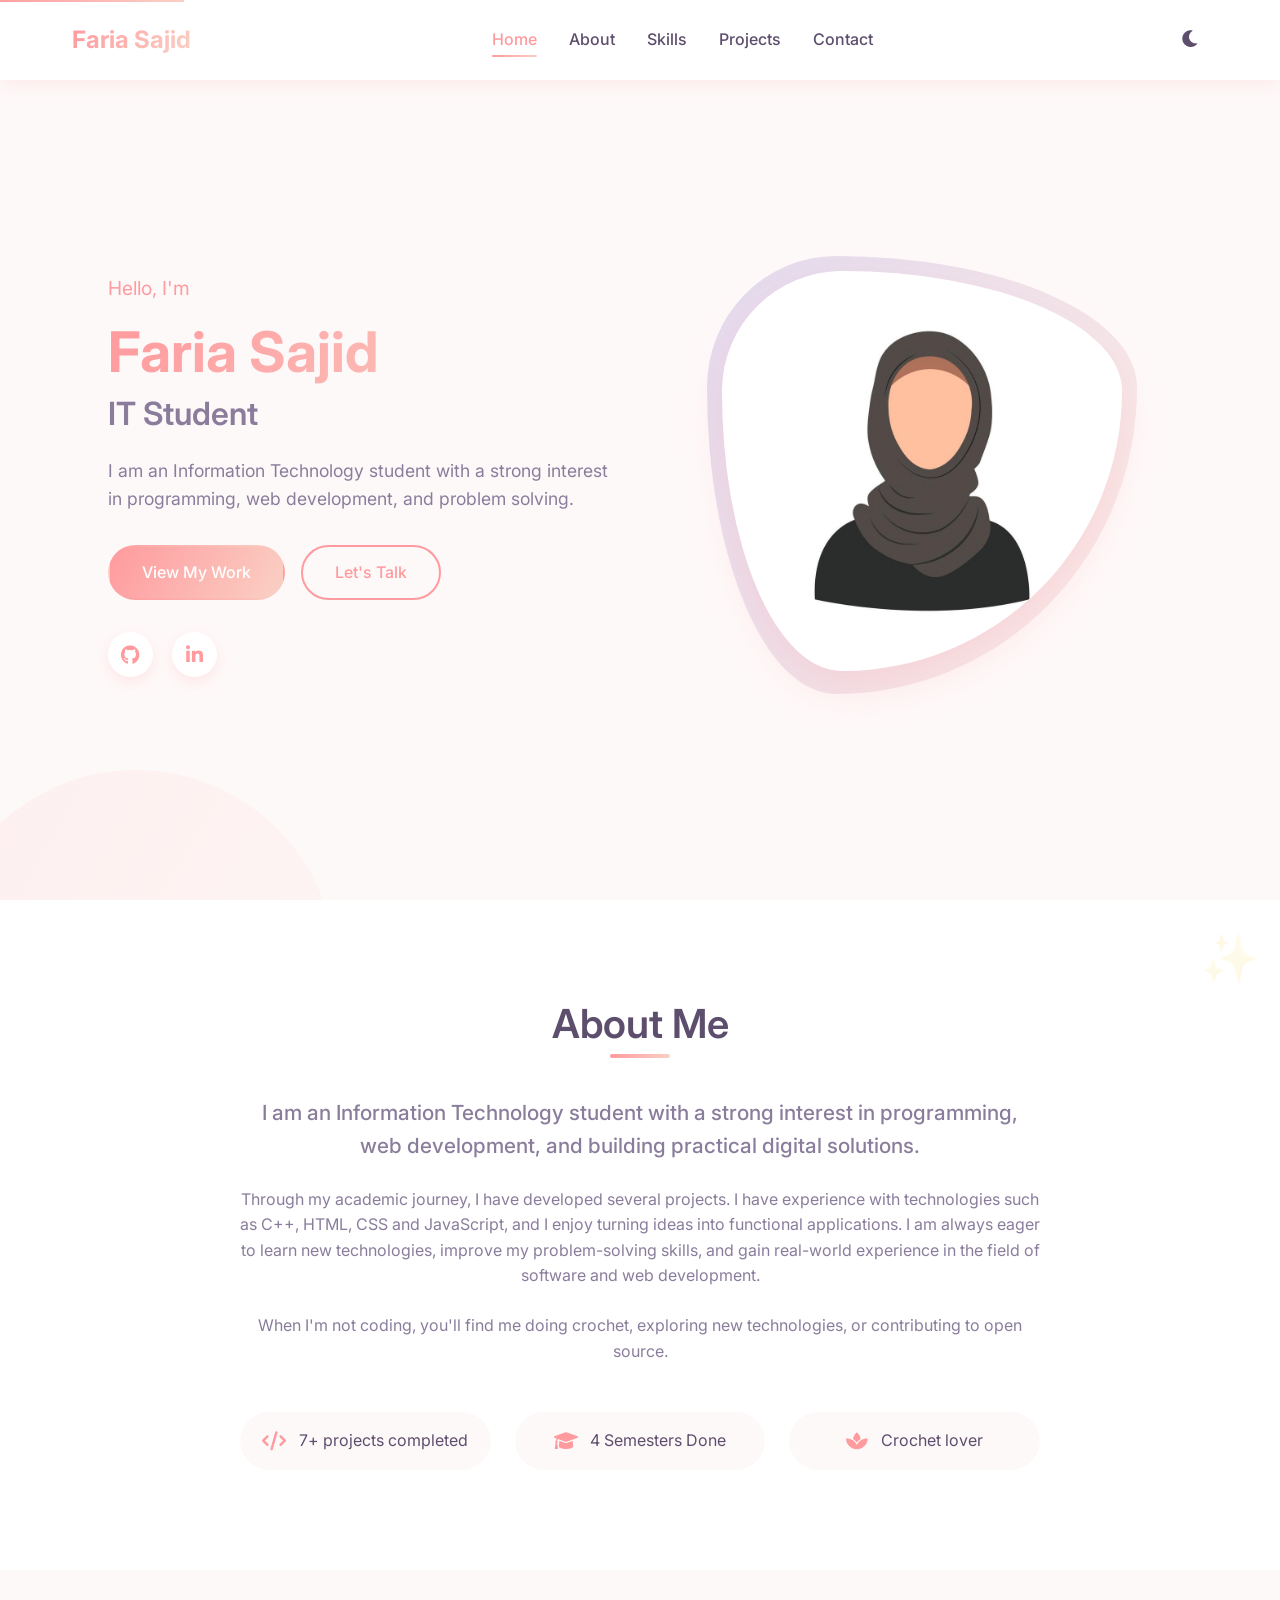
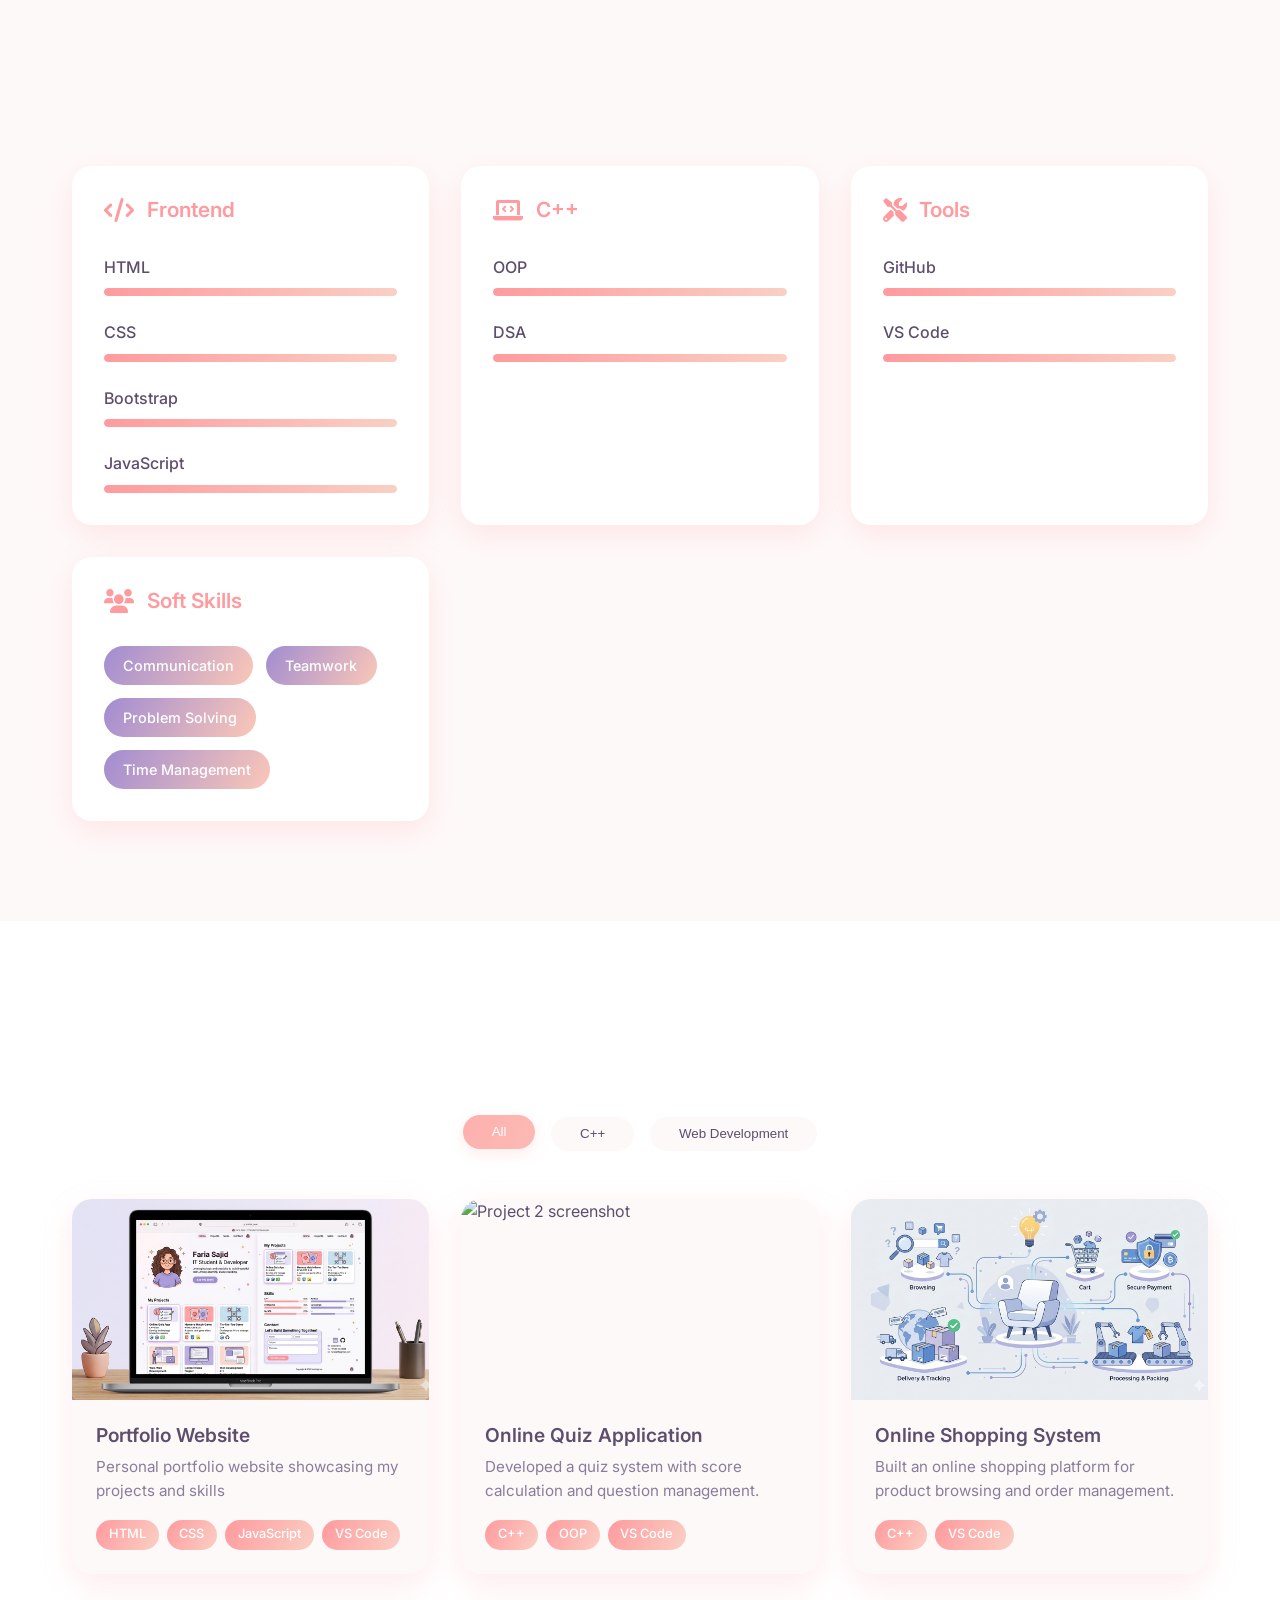
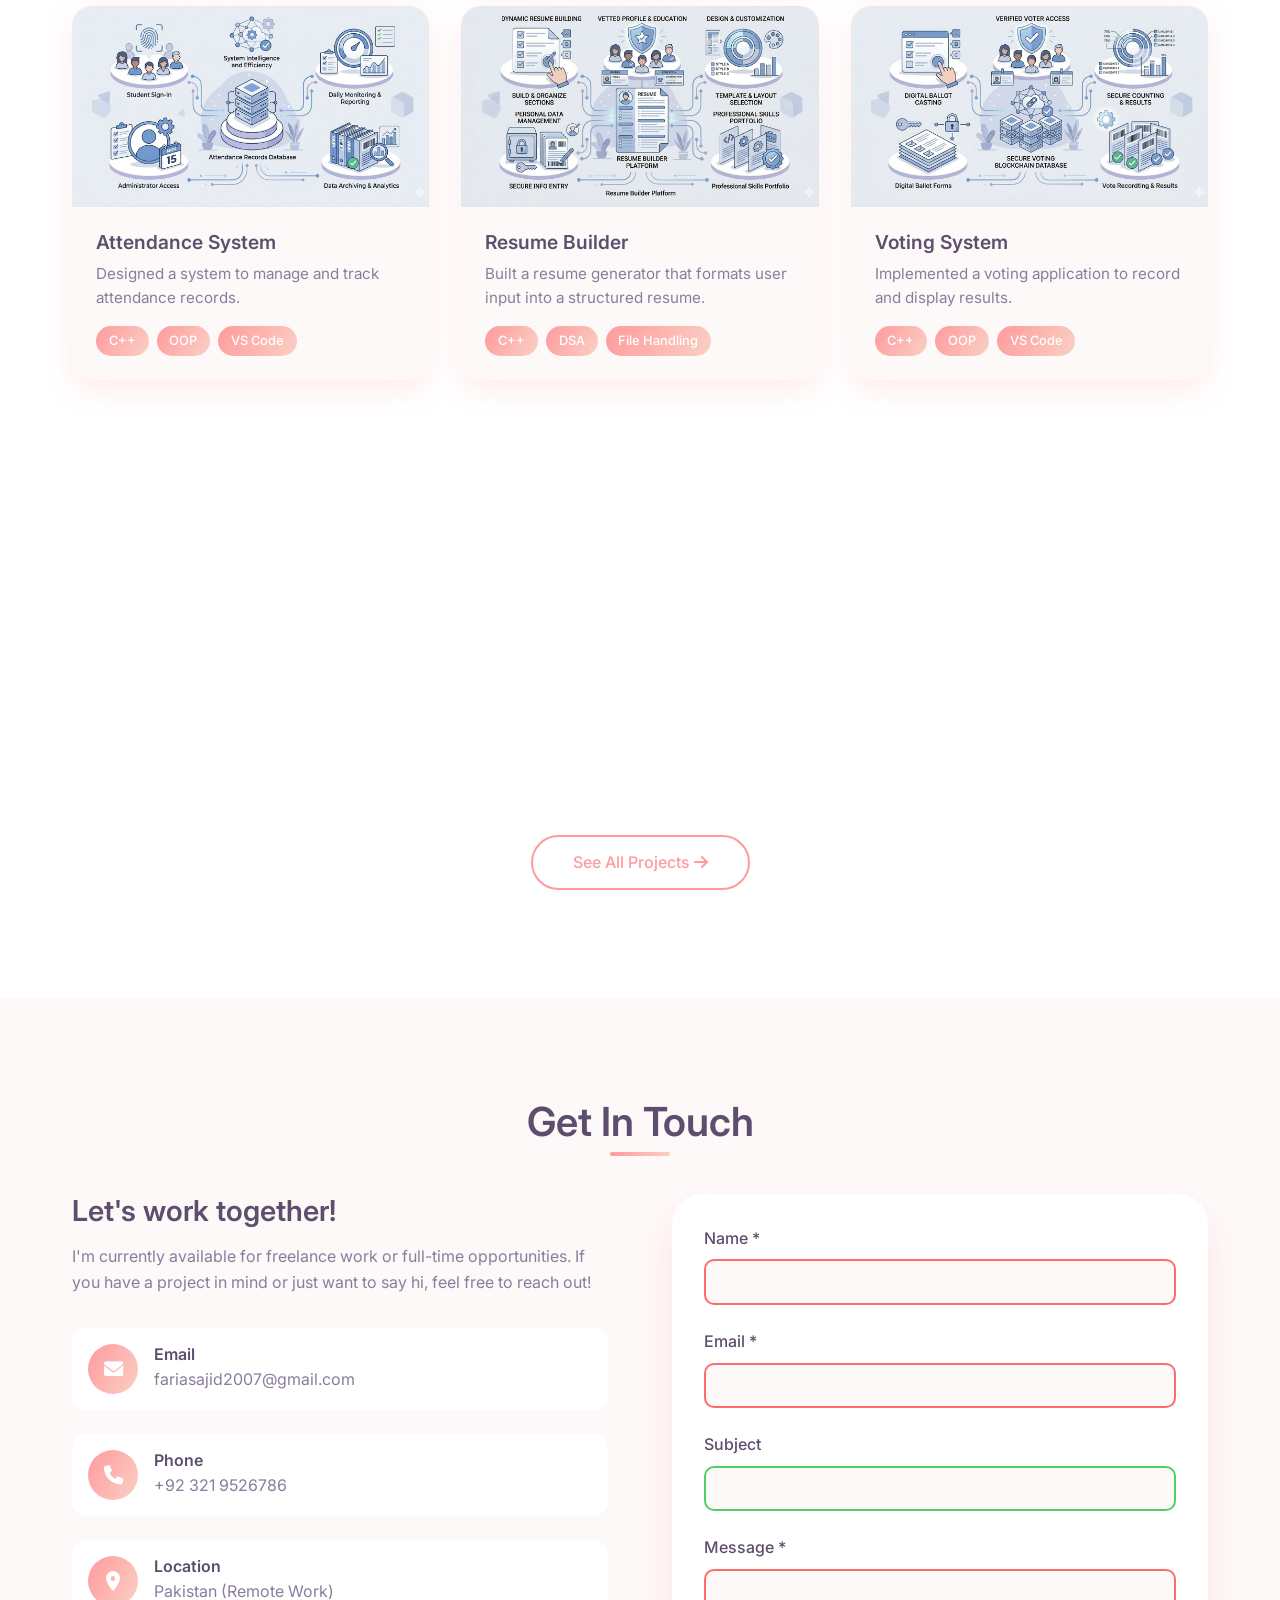
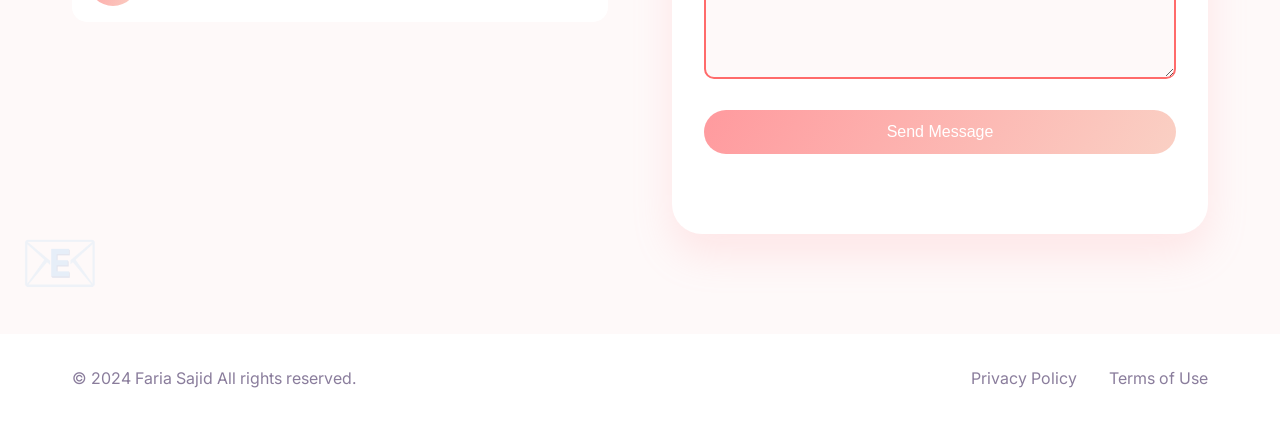
==== index.html @ b9c9af1f "Update and rename portfolio.html to index.html" ====
<!DOCTYPE html>
<html lang="en">
<head>
    <meta charset="UTF-8">
    <meta name="viewport" content="width=device-width, initial-scale=1.0">
    <title>Your Name - Portfolio</title>
    
    <!-- Meta tags for SEO -->
    <meta name="description" content="IT Student portfolio showcasing creative projects and skills">
    <meta name="keywords" content="frontend developer, web developer, portfolio, javascript, C++, OOP, DSA">
    <meta name="author" content="Faria Sajid">
    
    <!-- Open Graph tags for social sharing -->
    <meta property="og:title" content="Faria Sajid - Portfolio">
    <meta property="og:description" content="Check out my awesome projects!">
    <meta property="og:image" content="assets/preview.jpg">
    <meta property="og:url" content="fariawebsite.com">
    
    <!-- Font Awesome for icons (optional but helpful) -->
    <link rel="stylesheet" href="https://cdnjs.cloudflare.com/ajax/libs/font-awesome/6.0.0/css/all.min.css">
    
    <!-- Google Fonts -->
    <link href="https://fonts.googleapis.com/css2?family=Inter:wght@300;400;500;600;700&display=swap" rel="stylesheet">
    
    <!-- Your CSS file -->
    <link rel="stylesheet" href="portfolio.css">
</head>
<body>
    <!-- Skip to main content for accessibility -->
    <a href="#main-content" class="skip-link">Skip to main content</a>
    
    <!-- Header & Navigation -->
    <header class="header">
        <nav class="navbar container">
            <div class="logo">
                <a href="#home">
                    <span class="logo-text">Faria Sajid</span>
                </a>
            </div>
            
            <!-- Mobile menu button -->
            <button class="mobile-menu-btn" aria-label="Toggle menu" aria-expanded="false">
                <span class="hamburger"></span>
            </button>
            
            <!-- Navigation links -->
            <ul class="nav-menu" role="list">
                <li><a href="#home" class="nav-link active">Home</a></li>
                <li><a href="#about" class="nav-link">About</a></li>
                <li><a href="#skills" class="nav-link">Skills</a></li>
                <li><a href="#projects" class="nav-link">Projects</a></li>
                <li><a href="#contact" class="nav-link">Contact</a></li>
            </ul>
            
            <!-- Theme toggle button -->
            <button class="theme-toggle" aria-label="Toggle dark mode">
                <i class="fas fa-moon"></i>
            </button>
        </nav>
    </header>

    <!-- Main Content -->
    <main id="main-content">
        <!-- Hero Section -->
        <section id="home" class="hero">
            <div class="container hero-container">
                <div class="hero-content">
                    <div class="hero-text">
                        <p class="hero-greeting">Hello, I'm</p>
                        <h1 class="hero-title">
                            <span class="title-main">Faria Sajid</span>
                            <span class="title-role">IT Student</span>
                        </h1>
                        <p class="hero-description">
                            I am an Information Technology student with a strong interest in programming, web development, and problem solving. 
                        </p>
                        
                        <!-- CTA Buttons -->
                        <div class="hero-buttons">
                            <a href="#projects" class="btn btn-primary">View My Work</a>
                            <a href="#contact" class="btn btn-secondary">Let's Talk</a>
                        </div>
                        
                        <!-- Social Links -->
                        <div class="social-links">
                            <a href="https://github.com/FariaSajid" target="_blank" aria-label="GitHub">
                                <i class="fab fa-github"></i>
                            </a>
                            <a href="https://www.linkedin.com/in/faria-sajid" target="_blank" aria-label="LinkedIn">
                                <i class="fab fa-linkedin-in"></i>
                            </a>
                        </div>
                    </div>
                    
                    <!-- Hero Image -->
                    <div class="hero-image">
                        <div class="image-wrapper">
                            <!-- Replace with your photo or illustration -->
                            <img src="Profile_pic.jpg" alt="Developer illustration" class="profile-img">
                        </div>
                    </div>
                </div>
            </div>
        </section>

        <!-- About Section -->
        <section id="about" class="about">
            <div class="container">
                <h2 class="section-title">About Me</h2>
                <div class="about-content">
                    <div class="about-text">
                        <p class="about-intro">
                            I am an Information Technology student with a strong interest in programming, web development, 
                            and building practical digital solutions.
                        </p>
                        <p>
                            Through my academic journey, I have developed several projects.
                            I have experience with technologies such as C++, HTML, CSS and JavaScript, and I enjoy turning ideas into functional applications. 
                            I am always eager to learn new technologies, improve my problem-solving skills, and gain real-world experience in the field of software and web development.
                        </p>
                        <p>
                            When I'm not coding, you'll find me doing crochet, exploring new technologies, 
                            or contributing to open source.
                        </p>
                        
                        <!-- Fun facts with icons -->
                        <div class="fun-facts">
                            <div class="fact">
                                <i class="fas fa-code"></i>
                                <span>7+ projects completed</span>
                            </div>
                            <div class="fact">
                                <i class="fas fa-graduation-cap"></i>
                                <span>4 Semesters Done</span>
                            </div>
                            <div class="fact">
                                <i class="fas fa-spa"></i>
                                <span>Crochet lover</span>
                            </div>
                        </div>
                    </div>
                    
                </div>
            </div>
        </section>

        <!-- Skills Section -->
        <section id="skills" class="skills">
            <div class="container">
                <h2 class="section-title">Technical Skills</h2>
                
                <!-- Skill categories -->
                <div class="skills-grid">
                    <!-- Frontend -->
                    <div class="skill-category">
                        <h3><i class="fas fa-code"></i> Frontend</h3>
                        <div class="skill-items">
                            <div class="skill-item" data-level="90">
                                <span class="skill-name">HTML</span>
                                <div class="skill-bar">
                                    <div class="skill-progress" style="width: 0%"></div>
                                </div>
                            </div>
                            <div class="skill-item" data-level="85">
                                <span class="skill-name">CSS</span>
                                <div class="skill-bar">
                                    <div class="skill-progress" style="width: 0%"></div>
                                </div>
                            </div>
                            <div class="skill-item" data-level="85">
                                <span class="skill-name">Bootstrap</span>
                                <div class="skill-bar">
                                    <div class="skill-progress" style="width: 0%"></div>
                                </div>
                            </div>
                            <div class="skill-item" data-level="80">
                                <span class="skill-name">JavaScript</span>
                                <div class="skill-bar">
                                    <div class="skill-progress" style="width: 0%"></div>
                                </div>
                            </div>
                        </div>
                    </div>
                    
                    <div class="skill-category">
                        <h3><i class="fas fa-laptop-code"></i> C++</h3>
                        <div class="skill-items">
                            <div class="skill-item" data-level="90">
                                <span class="skill-name">OOP</span>
                                <div class="skill-bar">
                                    <div class="skill-progress" style="width: 0%"></div>
                                </div>
                            </div>
                            <div class="skill-item" data-level="85">
                                <span class="skill-name">DSA</span>
                                <div class="skill-bar">
                                    <div class="skill-progress" style="width: 0%"></div>
                                </div>
                            </div>
                        </div>
                    </div>

                    <!-- Tools -->
                    <div class="skill-category">
                        <h3><i class="fas fa-tools"></i> Tools</h3>
                        <div class="skill-items">
                            <div class="skill-item" data-level="85">
                                <span class="skill-name">GitHub</span>
                                <div class="skill-bar">
                                    <div class="skill-progress" style="width: 0%"></div>
                                </div>
                            </div>
                            <div class="skill-item" data-level="80">
                                <span class="skill-name">VS Code</span>
                                <div class="skill-bar">
                                    <div class="skill-progress" style="width: 0%"></div>
                                </div>
                            </div>
                        </div>
                    </div>
                    
                    <!-- Soft Skills (no progress bars) -->
                    <div class="skill-category soft-skills">
                        <h3><i class="fas fa-users"></i> Soft Skills</h3>
                        <div class="soft-skills-list">
                            <span class="soft-skill-tag">Communication</span>
                            <span class="soft-skill-tag">Teamwork</span>
                            <span class="soft-skill-tag">Problem Solving</span>
                            <span class="soft-skill-tag">Time Management</span>
                        </div>
                    </div>
                </div>
            </div>
        </section>

        <!-- Projects Section -->
        <section id="projects" class="projects">
            <div class="container">
                <h2 class="section-title">My Projects</h2>
                
                <!-- Filter buttons -->
                <div class="project-filters">
                    <button class="filter-btn active" data-filter="all">All</button>
                    <button class="filter-btn" data-filter="cpp">C++</button>
                    <button class="filter-btn" data-filter="web">Web Development</button>
                </div>
                
                <!-- Projects grid -->
                <div class="projects-grid">
                    <!-- Project 1 -->
                    <article class="project-card" data-category="web">
                        <div class="project-image">
                            <img src="Portfolio.pic.png" alt="Project 1 screenshot">
                            <div class="project-overlay">
                                <div class="project-links">
                                    <a href="https://fariasajid.github.io/" target="_blank" class="project-link">
                                        <i class="fas fa-external-link-alt"></i> Live
                                    </a>
                                    <a href="https://github.com/FariaSajid/fariasajid.github.io" target="_blank" class="project-link">
                                        <i class="fab fa-github"></i> Code
                                    </a>
                                </div>
                            </div>
                        </div>
                        <div class="project-info">
                            <h3>Portfolio Website</h3>
                            <p>Personal portfolio website showcasing my projects and skills</p>
                            <div class="project-tech">
                                <span>HTML</span>
                                <span>CSS</span>
                                <span>JavaScript</span>
                                <span>VS Code</span>
                            </div>
                        </div>
                    </article>
                    
                    <!-- Project 2 -->
                    <article class="project-card" data-category="cpp">
                        <div class="project-image">
                            <img src="Online_quiz_pic.png" alt="Project 2 screenshot">
                            <div class="project-overlay">
                                <div class="project-links">
                                    <a href="https://github.com/FariaSajid/CPP_Projects/blob/main/Quiz_Application.cpp" target="_blank" class="project-link">
                                        <i class="fab fa-github"></i> Code
                                    </a>
                                </div>
                            </div>
                        </div>
                        <div class="project-info">
                            <h3>Online Quiz Application</h3>
                            <p>Developed a quiz system with score calculation and question management.</p>
                            <div class="project-tech">
                                <span>C++</span>
                                <span>OOP</span>
                                <span>VS Code</span>
                            </div>
                        </div>
                    </article>
                    
                    <!-- Project 3 -->
                    <article class="project-card" data-category="cpp">
                        <div class="project-image">
                            <img src="Online_shopping-pic.png" alt="Project 3 screenshot">
                            <div class="project-overlay">
                                <div class="project-links">
                                    <a href="https://github.com/FariaSajid/CPP_Projects/blob/main/Online_Shopping_System.cpp" target="_blank" class="project-link">
                                        <i class="fab fa-github"></i> Code
                                    </a>
                                </div>
                            </div>
                        </div>
                        <div class="project-info">
                            <h3>Online Shopping System</h3>
                            <p>Built an online shopping platform for product browsing and order management.</p>
                            <div class="project-tech">
                                <span>C++</span>
                                <span>VS Code</span>
                            </div>
                        </div>
                    </article>
                    
                    <!-- Project 4 -->
                    <article class="project-card" data-category="cpp">
                        <div class="project-image">
                            <img src="Attendence_pic.png" alt="Project 4 screenshot">
                            <div class="project-overlay">
                                <div class="project-links">
                                    <a href="https://github.com/FariaSajid/CPP_Projects/blob/main/Attendance.cpp" target="_blank" class="project-link">
                                        <i class="fab fa-github"></i> Code
                                    </a>
                                </div>
                            </div>
                        </div>
                        <div class="project-info">
                            <h3>Attendance System</h3>
                            <p>Designed a system to manage and track attendance records.</p>
                            <div class="project-tech">
                                <span>C++</span>
                                <span>OOP</span>
                                <span>VS Code</span>
                            </div>
                        </div>
                    </article>

                    <!-- Project 5 -->
                    <article class="project-card" data-category="cpp">
                        <div class="project-image">
                            <img src="Resume_builder_pic.png" alt="Project 4 screenshot">
                            <div class="project-overlay">
                                <div class="project-links">
                                    <a href="https://github.com/FariaSajid/CPP_Projects/blob/main/Resume_Builder.cpp" target="_blank" class="project-link">
                                        <i class="fab fa-github"></i> Code
                                    </a>
                                </div>
                            </div>
                        </div>
                        <div class="project-info">
                            <h3>Resume Builder</h3>
                            <p>Built a resume generator that formats user input into a structured resume.</p>
                            <div class="project-tech">
                                <span>C++</span>
                                <span>DSA</span>
                                <span>File Handling</span>
                            </div>
                        </div>
                    </article>

                    <!-- Project 6 -->
                    <article class="project-card" data-category="cpp">
                        <div class="project-image">
                            <img src="Voting_pic.png" alt="Project 4 screenshot">
                            <div class="project-overlay">
                                <div class="project-links">
                                    <a href="https://github.com/FariaSajid/CPP_Projects/blob/main/Voting_System.cpp" target="_blank" class="project-link">
                                        <i class="fab fa-github"></i> Code
                                    </a>
                                </div>
                            </div>
                        </div>
                        <div class="project-info">
                            <h3>Voting System</h3>
                            <p>Implemented a voting application to record and display results.</p>
                            <div class="project-tech">
                                <span>C++</span>
                                <span>OOP</span>
                                <span>VS Code</span>
                            </div>
                        </div>
                    </article>

                    <!-- Project 7 -->
                    <article class="project-card" data-category="cpp">
                        <div class="project-image">
                            <img src="Memory_card_pic.png" alt="Project 4 screenshot">
                            <div class="project-overlay">
                                <div class="project-links">
                                    <a href="https://github.com/FariaSajid/CPP_Projects/blob/main/Memory_Card_Game.cpp" target="_blank" class="project-link">
                                        <i class="fab fa-github"></i> Code
                                    </a>
                                </div>
                            </div>
                        </div>
                        <div class="project-info">
                            <h3>Memory Card Game</h3>
                            <p>Developed a card matching game using logical and programming concepts.</p>
                            <div class="project-tech">
                                <span>C++</span>
                                <span>DSA</span>
                                <span>VS Code</span>
                            </div>
                        </div>
                    </article>

                    <!-- Project 8 -->
                    <article class="project-card" data-category="cpp">
                        <div class="project-image">
                            <img src="Rock_Paper_pic.png" alt="Project 4 screenshot">
                            <div class="project-overlay">
                                <div class="project-links">
                                    <a href="https://github.com/FariaSajid/CPP_Projects/blob/main/Rock_Paper_Scissors.cpp" target="_blank" class="project-link">
                                        <i class="fab fa-github"></i> Code
                                    </a>
                                </div>
                            </div>
                        </div>
                        <div class="project-info">
                            <h3>Rock Paper Scissors Game</h3>
                            <p>Created a simple game with player turns and win condition logic.</p>
                            <div class="project-tech">
                                <span>C++</span>
                                <span>VS Code</span>
                            </div>
                        </div>
                    </article>
                </div>
                
                <!-- View more button -->
                <div class="projects-more">
                    <a href="https://github.com/FariaSajid" class="btn btn-outline">See All Projects <i class="fas fa-arrow-right"></i></a>
                </div>
            </div>
        </section>

        <!-- Contact Section -->
        <section id="contact" class="contact">
            <div class="container">
                <h2 class="section-title">Get In Touch</h2>
                
                <div class="contact-container">
                    <!-- Contact info -->
                    <div class="contact-info">
                        <h3>Let's work together!</h3>
                        <p>I'm currently available for freelance work or full-time opportunities. If you have a project in mind or just want to say hi, feel free to reach out!</p>
                        
                        <div class="contact-details">
                            <div class="contact-item">
                                <i class="fas fa-envelope"></i>
                                <div>
                                    <h4>Email</h4>
                                    <a href="mailto:your.email@example.com">fariasajid2007@gmail.com</a>
                                </div>
                            </div>
                            
                            <div class="contact-item">
                                <i class="fas fa-phone"></i>
                                <div>
                                    <h4>Phone</h4>
                                    <a href="tel:+92 321 9526786">+92 321 9526786</a>
                                </div>
                            </div>
                            
                            <div class="contact-item">
                                <i class="fas fa-map-marker-alt"></i>
                                <div>
                                    <h4>Location</h4>
                                    <p>Pakistan (Remote Work)</p>
                                </div>
                            </div>
                        </div>
                    </div>
                    
                    <!-- Contact form -->
                    <form class="contact-form" id="contactForm" action="https://formsubmit.co/fariasajid2007@gmail.com" method="POST" novalidate>

                        <!-- Add these hidden fields -->
                        <input type="hidden" name="_next" value="https://yourportfolio.com/thanks.html">
                        <input type="hidden" name="_subject" value="✨ New message from Faria's Portfolio!">
                        <input type="hidden" name="_captcha" value="false">

                        <div class="form-group">
                            <label for="name">Name *</label>
                            <input type="text" id="name" name="name" required>
                            <span class="error-message" id="nameError"></span>
                        </div>
                        
                        <div class="form-group">
                            <label for="email">Email *</label>
                            <input type="email" id="email" name="email" required>
                            <span class="error-message" id="emailError"></span>
                        </div>
                        
                        <div class="form-group">
                            <label for="subject">Subject</label>
                            <input type="text" id="subject" name="subject">
                        </div>
                        
                        <div class="form-group">
                            <label for="message">Message *</label>
                            <textarea id="message" name="message" rows="5" required></textarea>
                            <span class="error-message" id="messageError"></span>
                        </div>
                        
                        <button type="submit" class="btn btn-primary btn-full">Send Message</button>
                        
                        <!-- Form status message -->
                        <div class="form-status" aria-live="polite"></div>
                    </form>
                </div>
            </div>
        </section>
    </main>

    <!-- Footer -->
    <footer class="footer">
        <div class="container">
            <div class="footer-content">
                <p>&copy; 2024 Faria Sajid All rights reserved.</p>
                
                <div class="footer-links">
                    <a href="#privacy">Privacy Policy</a>
                    <a href="#terms">Terms of Use</a>
                </div>
                
                <!-- Back to top button -->
                <button class="back-to-top" aria-label="Back to top">
                    <i class="fas fa-arrow-up"></i>
                </button>
            </div>
        </div>
    </footer>

    <!-- JavaScript file -->
    <script src="portfolio.js"></script>
</body>

</html>
---- portfolio.css ----
/* ---------- CSS VARIABLES (COLORS) ---------- */
:root {
    /* Main color palette - soft & cute! */
    --primary: #ff9a9e;  /* soft pink */
    --primary-dark: #f86f72;  /* darker pink */
    --secondary: #a18cd1;  /* soft lavender */
    --accent: #fbc7b7;  /* peach */
    --background: #fef9f9;  /* soft white with pink tint */
    --surface: #ffffff;  /* white */
    --text: #5d4e6d;  /* soft purple-gray */
    --text-light: #8a7d9c;  /* lighter purple-gray */
    --shadow: rgba(255, 154, 158, 0.2);  /* pink shadow */
    --gradient-1: linear-gradient(120deg, #ff9a9e 0%, #fad0c4 100%);
    --gradient-2: linear-gradient(120deg, #a18cd1 0%, #fbc7b7 100%);
    
    /* Dark mode colors */
    --dark-bg: #2a2336;
    --dark-surface: #362f44;
    --dark-text: #f0e9f0;
    --dark-text-light: #c7b9d0;
}

/* Dark mode class */
body.dark-mode {
    --background: var(--dark-bg);
    --surface: var(--dark-surface);
    --text: var(--dark-text);
    --text-light: var(--dark-text-light);
    --shadow: rgba(0, 0, 0, 0.3);
}

/* ---------- RESET & BASE STYLES ---------- */
* {
    margin: 0;
    padding: 0;
    box-sizing: border-box;
}

html {
    scroll-behavior: smooth;
    font-size: 16px;
}

body {
    font-family: 'Inter', sans-serif;
    background-color: var(--background);
    color: var(--text);
    line-height: 1.6;
    transition: background-color 0.3s ease, color 0.3s ease;
    overflow-x: hidden;
}

/* Custom scrollbar - super cute! */
::-webkit-scrollbar {
    width: 12px;
}

::-webkit-scrollbar-track {
    background: var(--background);
}

::-webkit-scrollbar-thumb {
    background: var(--gradient-1);
    border-radius: 20px;
    border: 3px solid var(--background);
}

::-webkit-scrollbar-thumb:hover {
    background: var(--primary-dark);
}

/* Selection styling */
::selection {
    background: var(--primary);
    color: white;
}

/* ---------- TYPOGRAPHY ---------- */
h1, h2, h3, h4 {
    line-height: 1.2;
    font-weight: 600;
}

.section-title {
    font-size: 2.5rem;
    text-align: center;
    margin-bottom: 3rem;
    position: relative;
    color: var(--text);
}

.section-title::after {
    content: '';
    position: absolute;
    bottom: -10px;
    left: 50%;
    transform: translateX(-50%);
    width: 60px;
    height: 4px;
    background: var(--gradient-1);
    border-radius: 10px;
    transition: width 0.3s ease;
}

.section-title:hover::after {
    width: 100px;
}

/* ---------- UTILITY CLASSES ---------- */
.container {
    max-width: 1200px;
    margin: 0 auto;
    padding: 0 2rem;
}

/* Skip link for accessibility */
.skip-link {
    position: absolute;
    top: -40px;
    left: 0;
    background: var(--gradient-1);
    color: white;
    padding: 0.5rem 1rem;
    text-decoration: none;
    z-index: 1001;
}

.skip-link:focus {
    top: 0;
}

/* ---------- HEADER & NAVIGATION ---------- */
.header {
    position: fixed;
    top: 0;
    left: 0;
    width: 100%;
    background: var(--surface);
    box-shadow: 0 2px 20px var(--shadow);
    z-index: 1000;
    transition: all 0.3s ease;
}

.header.scrolled {
    padding: 0.5rem 0;
    background: var(--surface);
    backdrop-filter: blur(10px);
    background: rgba(255, 255, 255, 0.95);
}

body.dark-mode .header.scrolled {
    background: rgba(54, 47, 68, 0.95);
}

.navbar {
    display: flex;
    justify-content: space-between;
    align-items: center;
    height: 80px;
}

/* Logo styles */
.logo a {
    text-decoration: none;
    font-size: 1.5rem;
    font-weight: 700;
}

.logo-text {
    background: var(--gradient-1);
    -webkit-background-clip: text;
    -webkit-text-fill-color: transparent;
    background-clip: text;
    position: relative;
}

.logo-text::before {
    content: '✨';
    opacity: 0;
    position: absolute;
    left: -25px;
    transition: opacity 0.3s ease;
}

.logo-text::after {
    content: '✨';
    opacity: 0;
    position: absolute;
    right: -25px;
    transition: opacity 0.3s ease;
}

.logo:hover .logo-text::before,
.logo:hover .logo-text::after {
    opacity: 1;
}

/* Navigation menu */
.nav-menu {
    display: flex;
    list-style: none;
    gap: 2rem;
}

.nav-link {
    text-decoration: none;
    color: var(--text);
    font-weight: 500;
    position: relative;
    padding: 0.5rem 0;
    transition: color 0.3s ease;
}

.nav-link::before {
    content: '';
    position: absolute;
    bottom: 0;
    left: 0;
    width: 0;
    height: 2px;
    background: var(--gradient-1);
    transition: width 0.3s ease;
    border-radius: 2px;
}

.nav-link:hover {
    color: var(--primary);
}

.nav-link:hover::before,
.nav-link.active::before {
    width: 100%;
}

.nav-link.active {
    color: var(--primary);
}

/* Theme toggle button */
.theme-toggle {
    background: none;
    border: none;
    color: var(--text);
    font-size: 1.2rem;
    cursor: pointer;
    padding: 0.5rem;
    border-radius: 50%;
    transition: all 0.3s ease;
    position: relative;
    overflow: hidden;
}

.theme-toggle::before {
    content: '';
    position: absolute;
    top: 50%;
    left: 50%;
    width: 0;
    height: 0;
    background: var(--gradient-1);
    border-radius: 50%;
    transform: translate(-50%, -50%);
    transition: width 0.3s ease, height 0.3s ease;
    z-index: -1;
}

.theme-toggle:hover {
    color: white;
}

.theme-toggle:hover::before {
    width: 40px;
    height: 40px;
}

/* Mobile menu button */
.mobile-menu-btn {
    display: none;
    background: none;
    border: none;
    cursor: pointer;
    padding: 0.5rem;
    z-index: 1001;
}

.hamburger {
    display: block;
    width: 25px;
    height: 3px;
    background: var(--text);
    position: relative;
    transition: all 0.3s ease;
}

.hamburger::before,
.hamburger::after {
    content: '';
    position: absolute;
    width: 25px;
    height: 3px;
    background: var(--text);
    transition: all 0.3s ease;
}

.hamburger::before {
    top: -8px;
}

.hamburger::after {
    bottom: -8px;
}

.mobile-menu-btn.active .hamburger {
    background: transparent;
}

.mobile-menu-btn.active .hamburger::before {
    transform: rotate(45deg);
    top: 0;
}

.mobile-menu-btn.active .hamburger::after {
    transform: rotate(-45deg);
    bottom: 0;
}

/* ---------- HERO SECTION ---------- */
.hero {
    min-height: 100vh;
    display: flex;
    align-items: center;
    padding: 100px 0 50px;
    position: relative;
    overflow: hidden;
}

/* Animated background */
.hero::before {
    content: '';
    position: absolute;
    top: -50%;
    right: -10%;
    width: 500px;
    height: 500px;
    background: var(--gradient-2);
    border-radius: 50%;
    opacity: 0.1;
    animation: float 20s infinite;
}

.hero::after {
    content: '';
    position: absolute;
    bottom: -30%;
    left: -5%;
    width: 400px;
    height: 400px;
    background: var(--gradient-1);
    border-radius: 50%;
    opacity: 0.1;
    animation: float 15s infinite reverse;
}

@keyframes float {
    0%, 100% { transform: translate(0, 0) rotate(0deg); }
    33% { transform: translate(30px, -30px) rotate(120deg); }
    66% { transform: translate(-20px, 20px) rotate(240deg); }
}

.hero-container {
    position: relative;
    z-index: 1;
}

.hero-content {
    display: grid;
    grid-template-columns: 1fr 1fr;
    gap: 4rem;
    align-items: center;
}

/* Hero text animations */
.hero-greeting {
    font-size: 1.2rem;
    color: var(--primary);
    margin-bottom: 1rem;
    animation: slideInLeft 0.6s ease;
}

.hero-title {
    margin-bottom: 1.5rem;
    animation: slideInLeft 0.8s ease;
}

.title-main {
    display: block;
    font-size: 3.5rem;
    font-weight: 700;
    background: var(--gradient-1);
    -webkit-background-clip: text;
    -webkit-text-fill-color: transparent;
    background-clip: text;
}

.title-role {
    display: block;
    font-size: 2rem;
    color: var(--text-light);
    margin-top: 0.5rem;
}

.hero-description {
    font-size: 1.1rem;
    color: var(--text-light);
    margin-bottom: 2rem;
    animation: slideInLeft 1s ease;
    max-width: 500px;
}

@keyframes slideInLeft {
    from {
        opacity: 0;
        transform: translateX(-30px);
    }
    to {
        opacity: 1;
        transform: translateX(0);
    }
}

/* CTA Buttons */
.hero-buttons {
    display: flex;
    gap: 1rem;
    margin-bottom: 2rem;
    animation: slideInLeft 1.2s ease;
}

.btn {
    display: inline-block;
    padding: 0.8rem 2rem;
    border-radius: 50px;
    text-decoration: none;
    font-weight: 500;
    transition: all 0.3s ease;
    position: relative;
    overflow: hidden;
    border: 2px solid transparent;
}

.btn::before {
    content: '';
    position: absolute;
    top: 50%;
    left: 50%;
    width: 0;
    height: 0;
    border-radius: 50%;
    background: rgba(255, 255, 255, 0.3);
    transform: translate(-50%, -50%);
    transition: width 0.6s ease, height 0.6s ease;
}

.btn:hover::before {
    width: 300px;
    height: 300px;
}

.btn-primary {
    background: var(--gradient-1);
    color: white;
}

.btn-primary:hover {
    transform: translateY(-3px);
    box-shadow: 0 10px 25px var(--shadow);
}

.btn-secondary {
    background: transparent;
    color: var(--primary);
    border-color: var(--primary);
}

.btn-secondary:hover {
    background: var(--primary);
    color: white;
    transform: translateY(-3px);
    box-shadow: 0 10px 25px var(--shadow);
}

/* Social links */
.social-links {
    display: flex;
    gap: 1.2rem;
    animation: slideInLeft 1.4s ease;
}

.social-links a {
    display: flex;
    align-items: center;
    justify-content: center;
    width: 45px;
    height: 45px;
    border-radius: 50%;
    background: var(--surface);
    color: var(--primary);
    font-size: 1.2rem;
    text-decoration: none;
    transition: all 0.3s ease;
    position: relative;
    box-shadow: 0 5px 15px var(--shadow);
}

.social-links a:hover {
    transform: translateY(-5px) rotate(360deg);
    background: var(--gradient-1);
    color: white;
}

/* Hero image */
.hero-image {
    animation: slideInRight 1s ease;
}

@keyframes slideInRight {
    from {
        opacity: 0;
        transform: translateX(30px);
    }
    to {
        opacity: 1;
        transform: translateX(0);
    }
}

.image-wrapper {
    position: relative;
    width: 100%;
    max-width: 400px;
    margin: 0 auto;
}

.image-wrapper::before {
    content: '';
    position: absolute;
    top: -15px;
    left: -15px;
    right: -15px;
    bottom: -15px;
    background: var(--gradient-2);
    border-radius: 30% 70% 70% 30% / 30% 30% 70% 70%;
    opacity: 0.3;
    animation: morphing 10s infinite;
}

@keyframes morphing {
    0%, 100% { border-radius: 30% 70% 70% 30% / 30% 30% 70% 70%; }
    25% { border-radius: 58% 42% 75% 25% / 76% 46% 54% 24%; }
    50% { border-radius: 50% 50% 33% 67% / 55% 27% 73% 45%; }
    75% { border-radius: 33% 67% 58% 42% / 63% 68% 32% 37%; }
}

.profile-img {
    width: 100%;
    height: auto;
    border-radius: 30% 70% 70% 30% / 30% 30% 70% 70%;
    object-fit: cover;
    box-shadow: 0 20px 40px var(--shadow);
    transition: all 0.5s ease;
    position: relative;
    z-index: 1;
}

.profile-img:hover {
    transform: scale(1.02);
    border-radius: 40% 60% 60% 40% / 40% 40% 60% 60%;
}

/* ---------- ABOUT SECTION ---------- */
.about {
    padding: 100px 0;
    background: var(--surface);
    position: relative;
    overflow: hidden;
}

.about::before {
    content: '✨';
    position: absolute;
    top: 20px;
    right: 20px;
    font-size: 3rem;
    opacity: 0.1;
    animation: spin 20s linear infinite;
}

@keyframes spin {
    from { transform: rotate(0deg); }
    to { transform: rotate(360deg); }
}

.about-content {
    max-width: 800px;
    margin: 0 auto;
    text-align: center;
}

.about-text {
    position: relative;
    z-index: 1;
}

.about-intro {
    font-size: 1.3rem;
    color: var(--primary);
    margin-bottom: 1.5rem;
    font-weight: 500;
}

.about-text p {
    margin-bottom: 1.5rem;
    color: var(--text-light);
}

/* Fun facts */
.fun-facts {
    display: grid;
    grid-template-columns: repeat(auto-fit, minmax(200px, 1fr));
    gap: 1.5rem;
    margin-top: 3rem;
}

.fact {
    display: flex;
    align-items: center;
    justify-content: center;
    gap: 0.8rem;
    padding: 1rem;
    background: var(--background);
    border-radius: 50px;
    transition: all 0.3s ease;
    cursor: default;
}

.fact:hover {
    transform: translateY(-5px);
    box-shadow: 0 10px 25px var(--shadow);
    background: var(--gradient-1);
    color: white;
}

.fact:hover i {
    color: white;
}

.fact i {
    font-size: 1.2rem;
    color: var(--primary);
    transition: color 0.3s ease;
}

/* ---------- SKILLS SECTION ---------- */
.skills {
    padding: 100px 0;
    background: var(--background);
}

.skills-grid {
    display: grid;
    grid-template-columns: repeat(auto-fit, minmax(280px, 1fr));
    gap: 2rem;
}

.skill-category {
    background: var(--surface);
    padding: 2rem;
    border-radius: 20px;
    box-shadow: 0 10px 30px var(--shadow);
    transition: all 0.3s ease;
    position: relative;
    overflow: hidden;
}

.skill-category::before {
    content: '';
    position: absolute;
    top: 0;
    left: 0;
    right: 0;
    height: 4px;
    background: var(--gradient-1);
    transform: scaleX(0);
    transition: transform 0.3s ease;
}

.skill-category:hover {
    transform: translateY(-10px);
    box-shadow: 0 20px 40px var(--shadow);
}

.skill-category:hover::before {
    transform: scaleX(1);
}

.skill-category h3 {
    display: flex;
    align-items: center;
    gap: 0.8rem;
    margin-bottom: 2rem;
    color: var(--primary);
    font-size: 1.3rem;
}

.skill-category h3 i {
    font-size: 1.5rem;
}

/* Skill items */
.skill-items {
    display: flex;
    flex-direction: column;
    gap: 1.5rem;
}

.skill-item {
    width: 100%;
}

.skill-name {
    display: block;
    margin-bottom: 0.5rem;
    font-weight: 500;
}

.skill-bar {
    width: 100%;
    height: 8px;
    background: var(--background);
    border-radius: 10px;
    overflow: hidden;
}

.skill-progress {
    height: 100%;
    background: var(--gradient-1);
    border-radius: 10px;
    transition: width 1.5s ease-in-out;
    position: relative;
    animation: progressShine 2s infinite;
}

@keyframes progressShine {
    0% { opacity: 1; }
    50% { opacity: 0.8; }
    100% { opacity: 1; }
}

/* Soft skills tags */
.soft-skills-list {
    display: flex;
    flex-wrap: wrap;
    gap: 0.8rem;
}

.soft-skill-tag {
    padding: 0.5rem 1.2rem;
    background: var(--gradient-2);
    color: white;
    border-radius: 50px;
    font-size: 0.9rem;
    font-weight: 500;
    transition: all 0.3s ease;
    cursor: default;
}

.soft-skill-tag:hover {
    transform: scale(1.05) rotate(2deg);
    box-shadow: 0 5px 15px var(--shadow);
}

/* ---------- PROJECTS SECTION ---------- */
.projects {
    padding: 100px 0;
    background: var(--surface);
}

/* Filter buttons */
.project-filters {
    display: flex;
    justify-content: center;
    gap: 1rem;
    margin-bottom: 3rem;
    flex-wrap: wrap;
}

.filter-btn {
    padding: 0.6rem 1.8rem;
    border: none;
    background: var(--background);
    color: var(--text);
    border-radius: 50px;
    font-weight: 500;
    cursor: pointer;
    transition: all 0.3s ease;
    position: relative;
    overflow: hidden;
}

.filter-btn::before {
    content: '';
    position: absolute;
    top: 50%;
    left: 50%;
    width: 0;
    height: 0;
    border-radius: 50%;
    background: var(--gradient-1);
    transform: translate(-50%, -50%);
    transition: width 0.6s ease, height 0.6s ease;
    z-index: -1;
}

.filter-btn:hover,
.filter-btn.active {
    color: white;
    transform: translateY(-2px);
    box-shadow: 0 5px 15px var(--shadow);
}

.filter-btn:hover::before,
.filter-btn.active::before {
    width: 300px;
    height: 300px;
}

/* Projects grid */
.projects-grid {
    display: grid;
    grid-template-columns: repeat(auto-fill, minmax(320px, 1fr));
    gap: 2rem;
}

.project-card {
    background: var(--background);
    border-radius: 20px;
    overflow: hidden;
    box-shadow: 0 10px 30px var(--shadow);
    transition: all 0.3s ease;
    position: relative;
    animation: cardAppear 0.6s ease;
}

@keyframes cardAppear {
    from {
        opacity: 0;
        transform: translateY(20px);
    }
    to {
        opacity: 1;
        transform: translateY(0);
    }
}

.project-card:hover {
    transform: translateY(-15px) rotate(1deg);
    box-shadow: 0 30px 40px var(--shadow);
}

.project-image {
    position: relative;
    overflow: hidden;
    aspect-ratio: 16/9;
}

.project-image img {
    width: 100%;
    height: 100%;
    object-fit: cover;
    transition: transform 0.5s ease;
}

.project-card:hover .project-image img {
    transform: scale(1.1);
}

.project-overlay {
    position: absolute;
    top: 0;
    left: 0;
    right: 0;
    bottom: 0;
    background: rgba(255, 154, 158, 0.9);
    display: flex;
    align-items: center;
    justify-content: center;
    opacity: 0;
    transition: all 0.3s ease;
    backdrop-filter: blur(5px);
}

.project-card:hover .project-overlay {
    opacity: 1;
}

.project-links {
    display: flex;
    gap: 1rem;
    transform: translateY(20px);
    transition: transform 0.3s ease;
}

.project-card:hover .project-links {
    transform: translateY(0);
}

.project-link {
    padding: 0.8rem 1.5rem;
    background: white;
    color: var(--primary);
    text-decoration: none;
    border-radius: 50px;
    font-weight: 500;
    display: flex;
    align-items: center;
    gap: 0.5rem;
    transition: all 0.3s ease;
}

.project-link:hover {
    background: var(--primary);
    color: white;
    transform: scale(1.05);
}

.project-info {
    padding: 1.5rem;
}

.project-info h3 {
    margin-bottom: 0.5rem;
    color: var(--text);
    font-size: 1.2rem;
}

.project-info p {
    color: var(--text-light);
    margin-bottom: 1rem;
    font-size: 0.95rem;
}

.project-tech {
    display: flex;
    flex-wrap: wrap;
    gap: 0.5rem;
}

.project-tech span {
    padding: 0.3rem 0.8rem;
    background: var(--gradient-1);
    color: white;
    border-radius: 50px;
    font-size: 0.8rem;
    font-weight: 500;
}

/* View more button */
.projects-more {
    text-align: center;
    margin-top: 3rem;
}

.btn-outline {
    background: transparent;
    color: var(--primary);
    border: 2px solid var(--primary);
    padding: 0.8rem 2.5rem;
}

.btn-outline:hover {
    background: var(--gradient-1);
    color: white;
    border-color: transparent;
}

/* ---------- CONTACT SECTION ---------- */
.contact {
    padding: 100px 0;
    background: var(--background);
    position: relative;
    overflow: hidden;
}

.contact::before {
    content: '📧';
    position: absolute;
    bottom: 20px;
    left: 20px;
    font-size: 4rem;
    opacity: 0.1;
    animation: bounce 2s infinite;
}

@keyframes bounce {
    0%, 100% { transform: translateY(0); }
    50% { transform: translateY(-20px); }
}

.contact-container {
    display: grid;
    grid-template-columns: 1fr 1fr;
    gap: 4rem;
    align-items: start;
}

/* Contact info */
.contact-info h3 {
    font-size: 1.8rem;
    margin-bottom: 1rem;
    color: var(--text);
}

.contact-info > p {
    color: var(--text-light);
    margin-bottom: 2rem;
}

.contact-details {
    display: flex;
    flex-direction: column;
    gap: 1.5rem;
}

.contact-item {
    display: flex;
    align-items: center;
    gap: 1rem;
    padding: 1rem;
    background: var(--surface);
    border-radius: 15px;
    transition: all 0.3s ease;
}

.contact-item:hover {
    transform: translateX(10px);
    box-shadow: 0 10px 25px var(--shadow);
}

.contact-item i {
    width: 50px;
    height: 50px;
    display: flex;
    align-items: center;
    justify-content: center;
    background: var(--gradient-1);
    color: white;
    border-radius: 50%;
    font-size: 1.2rem;
}

.contact-item h4 {
    margin-bottom: 0.2rem;
    color: var(--text);
}

.contact-item a,
.contact-item p {
    color: var(--text-light);
    text-decoration: none;
    transition: color 0.3s ease;
}

.contact-item a:hover {
    color: var(--primary);
}

/* Contact form */
.contact-form {
    background: var(--surface);
    padding: 2rem;
    border-radius: 30px;
    box-shadow: 0 20px 40px var(--shadow);
}

.form-group {
    margin-bottom: 1.5rem;
    position: relative;
}

.form-group label {
    display: block;
    margin-bottom: 0.5rem;
    color: var(--text);
    font-weight: 500;
}

.form-group input,
.form-group textarea {
    width: 100%;
    padding: 0.8rem 1rem;
    border: 2px solid transparent;
    background: var(--background);
    border-radius: 10px;
    font-family: inherit;
    color: var(--text);
    transition: all 0.3s ease;
}

.form-group input:focus,
.form-group textarea:focus {
    outline: none;
    border-color: var(--primary);
    box-shadow: 0 0 0 4px var(--shadow);
}

.error-message {
    color: #ff6b6b;
    font-size: 0.85rem;
    margin-top: 0.3rem;
    display: block;
}

.btn-full {
    width: 100%;
    border: none;
    cursor: pointer;
    font-size: 1rem;
}

.form-status {
    margin-top: 1rem;
    padding: 1rem;
    border-radius: 10px;
    text-align: center;
    font-weight: 500;
    opacity: 0;
    transition: opacity 0.3s ease;
}

.form-status.success {
    background: #d4edda;
    color: #155724;
    opacity: 1;
}

.form-status.error {
    background: #f8d7da;
    color: #721c24;
    opacity: 1;
}

/* ---------- FOOTER ---------- */
.footer {
    background: var(--surface);
    padding: 2rem 0;
    position: relative;
}

.footer-content {
    display: flex;
    justify-content: space-between;
    align-items: center;
    flex-wrap: wrap;
    gap: 1rem;
}

.footer p {
    color: var(--text-light);
}

.footer-links {
    display: flex;
    gap: 2rem;
}

.footer-links a {
    color: var(--text-light);
    text-decoration: none;
    transition: color 0.3s ease;
    position: relative;
}

.footer-links a::after {
    content: '';
    position: absolute;
    bottom: -5px;
    left: 0;
    width: 0;
    height: 2px;
    background: var(--gradient-1);
    transition: width 0.3s ease;
}

.footer-links a:hover {
    color: var(--primary);
}

.footer-links a:hover::after {
    width: 100%;
}

/* Back to top button */
.back-to-top {
    position: fixed;
    bottom: 30px;
    right: 30px;
    width: 50px;
    height: 50px;
    background: var(--gradient-1);
    color: white;
    border: none;
    border-radius: 50%;
    cursor: pointer;
    display: flex;
    align-items: center;
    justify-content: center;
    font-size: 1.2rem;
    transition: all 0.3s ease;
    opacity: 0;
    visibility: hidden;
    z-index: 99;
    box-shadow: 0 5px 20px var(--shadow);
}

.back-to-top.visible {
    opacity: 1;
    visibility: visible;
}

.back-to-top:hover {
    transform: translateY(-5px) scale(1.1);
    box-shadow: 0 10px 30px var(--shadow);
}

/* ---------- MEDIA QUERIES (Responsive Design) ---------- */

/* Large tablets */
@media (max-width: 1024px) {
    html {
        font-size: 15px;
    }
    
    .hero-content {
        gap: 2rem;
    }
    
    .title-main {
        font-size: 3rem;
    }
    
    .title-role {
        font-size: 1.8rem;
    }
}

/* Tablets */
@media (max-width: 768px) {
    /* Mobile menu */
    .mobile-menu-btn {
        display: block;
    }
    
    .nav-menu {
        position: fixed;
        top: 0;
        right: -100%;
        width: 70%;
        height: 100vh;
        background: var(--surface);
        flex-direction: column;
        justify-content: center;
        align-items: center;
        transition: right 0.3s ease;
        box-shadow: -5px 0 20px var(--shadow);
        z-index: 1000;
    }
    
    .nav-menu.active {
        right: 0;
    }
    
    /* Hero section */
    .hero-content {
        grid-template-columns: 1fr;
        text-align: center;
        gap: 3rem;
    }
    
    .hero-description {
        margin-left: auto;
        margin-right: auto;
    }
    
    .hero-buttons {
        justify-content: center;
    }
    
    .social-links {
        justify-content: center;
    }
    
    .image-wrapper {
        max-width: 300px;
    }
    
    /* Contact section */
    .contact-container {
        grid-template-columns: 1fr;
        gap: 3rem;
    }
    
    /* Footer */
    .footer-content {
        flex-direction: column;
        text-align: center;
    }
}

/* Mobile phones */
@media (max-width: 480px) {
    .container {
        padding: 0 1rem;
    }
    
    .section-title {
        font-size: 2rem;
    }
    
    .title-main {
        font-size: 2.5rem;
    }
    
    .title-role {
        font-size: 1.5rem;
    }
    
    .hero-buttons {
        flex-direction: column;
    }
    
    .btn {
        width: 100%;
        text-align: center;
    }
    
    .projects-grid {
        grid-template-columns: 1fr;
    }
    
    .fun-facts {
        grid-template-columns: 1fr;
    }
    
    .footer-links {
        flex-direction: column;
        gap: 1rem;
    }
    
    .back-to-top {
        bottom: 20px;
        right: 20px;
        width: 40px;
        height: 40px;
        font-size: 1rem;
    }
}

/* Small phones */
@media (max-width: 320px) {
    html {
        font-size: 14px;
    }
    
    .skill-category {
        padding: 1.5rem;
    }
    
    .project-card {
        margin: 0 -0.5rem;
    }
}

/* Print styles */
@media print {
    .header,
    .footer,
    .back-to-top,
    .theme-toggle,
    .mobile-menu-btn,
    .hero-buttons,
    .social-links,
    .contact-form {
        display: none !important;
    }
    
    body {
        background: white;
        color: black;
    }
    
    a {
        text-decoration: none;
        color: black;
    }
    
    .container {
        max-width: 100%;
        padding: 0;
    }
}

/* High contrast mode support */
@media (prefers-contrast: high) {
    :root {
        --primary: #ff0000;
        --secondary: #0000ff;
        --text: #000000;
        --background: #ffffff;
    }
}

/* Reduced motion preference */
@media (prefers-reduced-motion: reduce) {
    *,
    *::before,
    *::after {
        animation-duration: 0.01ms !important;
        animation-iteration-count: 1 !important;
        transition-duration: 0.01ms !important;
        scroll-behavior: auto !important;
    }
}

/* Loading animation for skill bars */
.skill-progress {
    width: 0;
    animation: none;
}

.skill-progress.animated {
    animation: fillBar 1.5s ease forwards;
}

@keyframes fillBar {
    from { width: 0; }
    to { width: var(--target-width); }
}

/* Hover effects for project cards */
@media (hover: hover) {
    .project-card {
        cursor: pointer;
    }
}

/* Touch device optimizations */
@media (hover: none) {
    .project-overlay {
        opacity: 1;
        background: rgba(255, 154, 158, 0.7);
    }
    
    .project-links {
        transform: translateY(0);
    }
    
    .fact:hover {
        transform: none;
    }
}
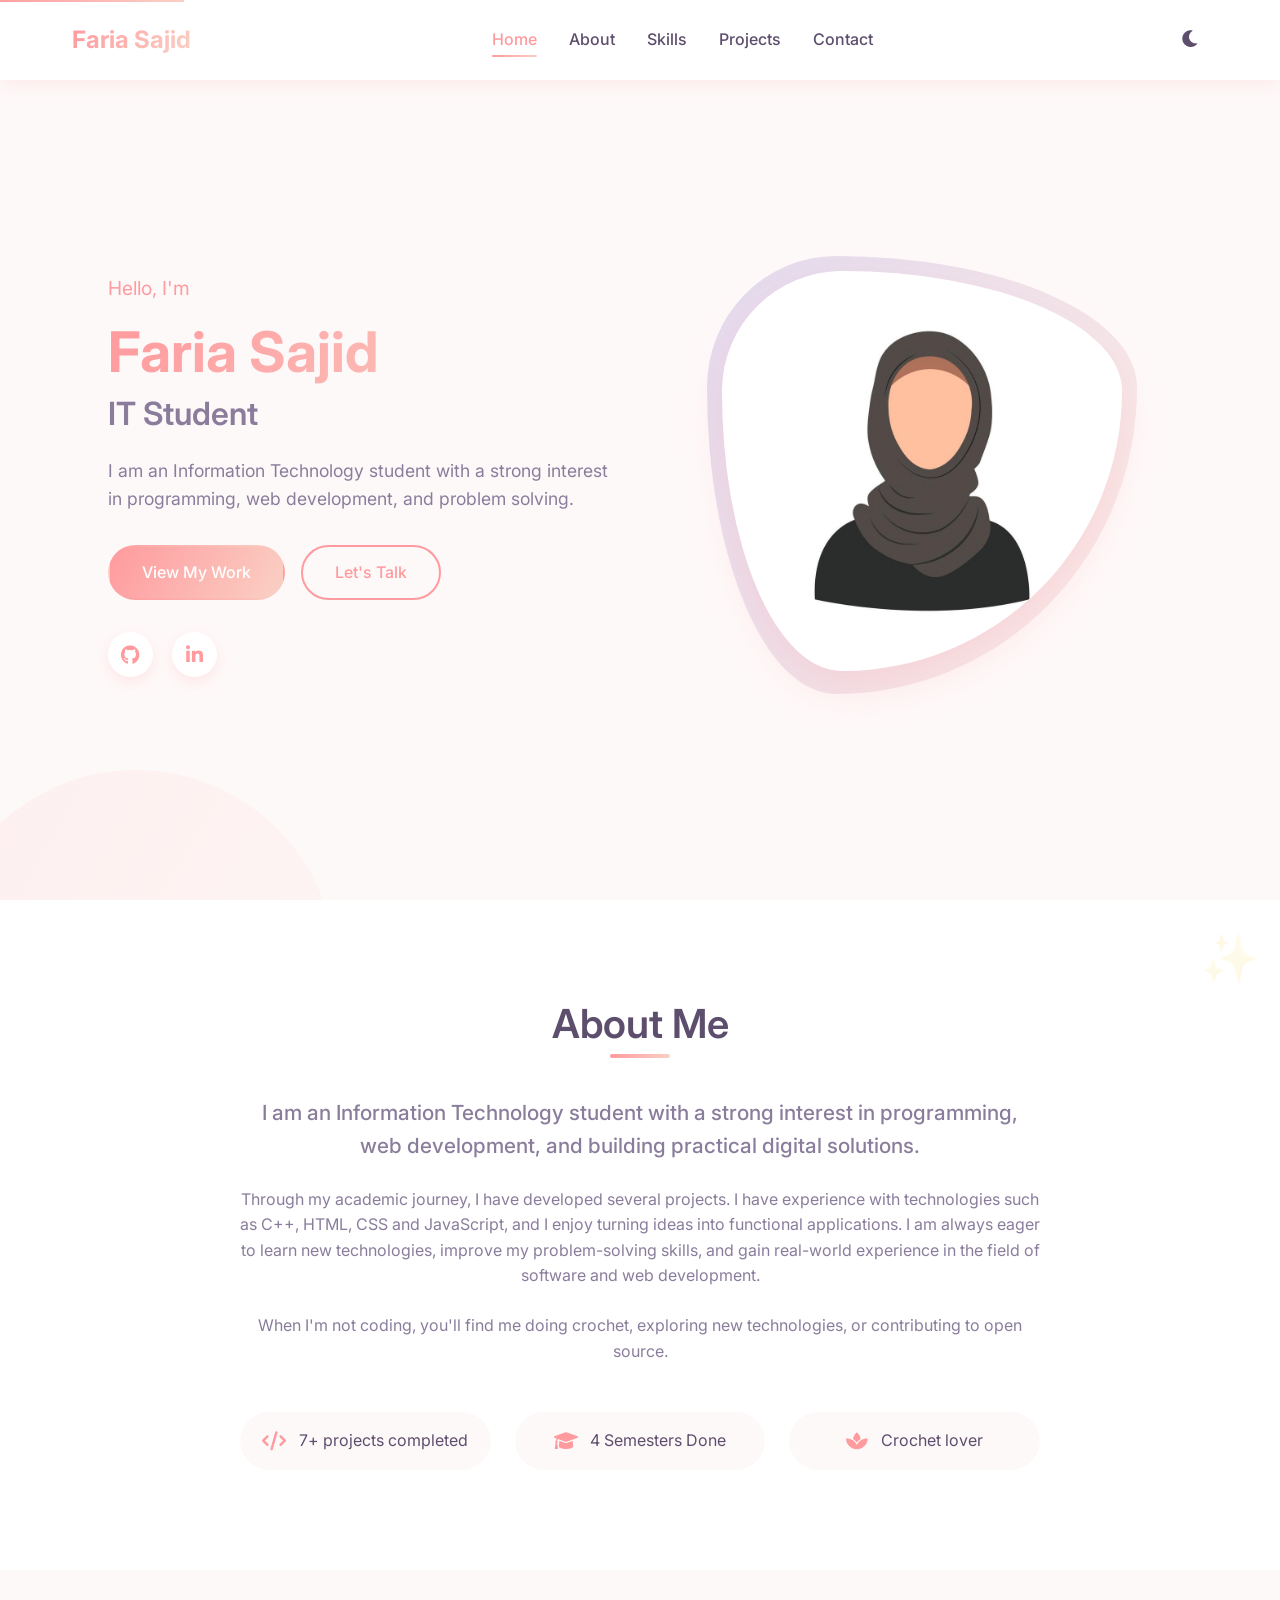
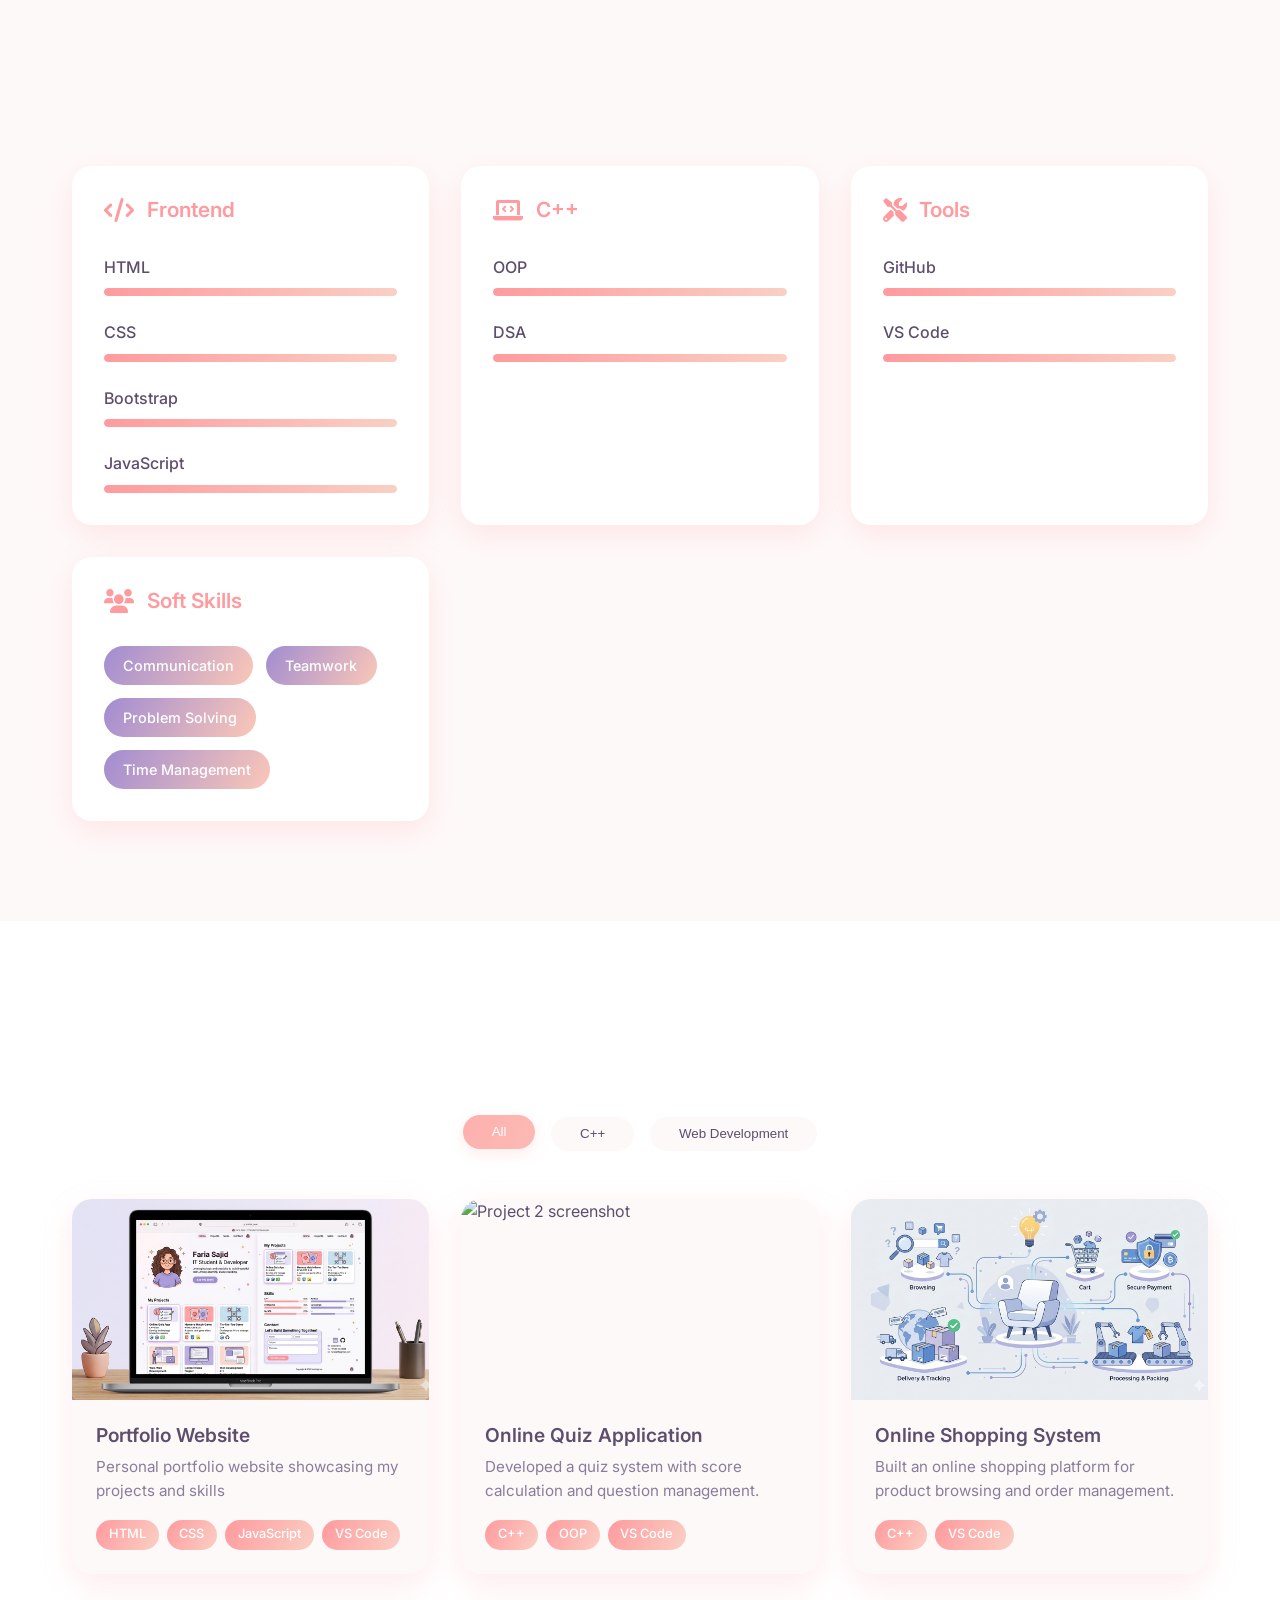
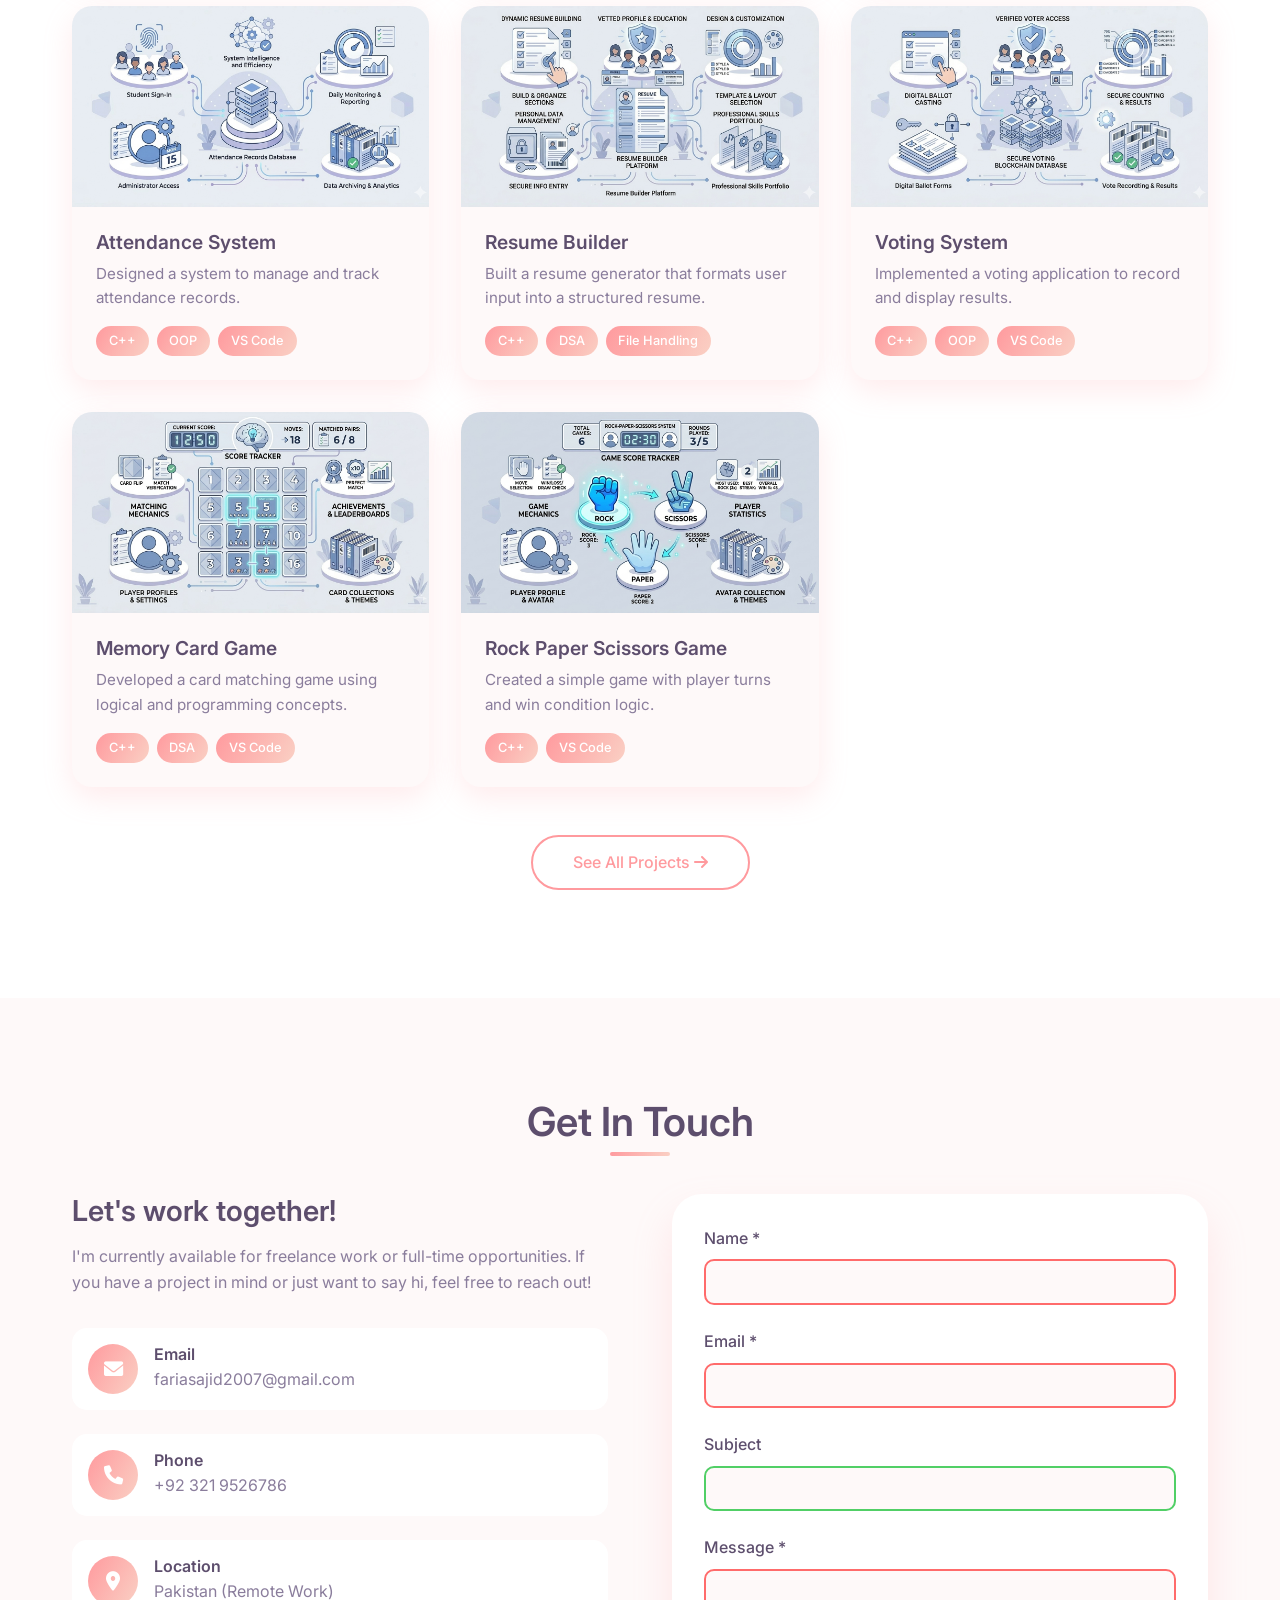
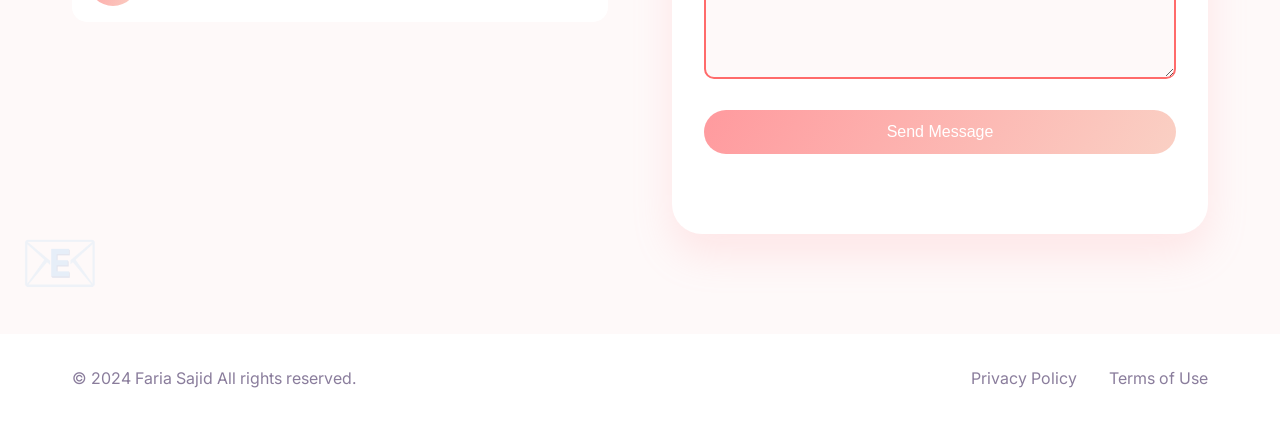
==== commit 4705fa30: "Update index.html" ====
--- a/index.html
+++ b/index.html
@@ -3,7 +3,7 @@
 <head>
     <meta charset="UTF-8">
     <meta name="viewport" content="width=device-width, initial-scale=1.0">
-    <title>Your Name - Portfolio</title>
+    <title>Faria Sajid - Portfolio</title>
     
     <!-- Meta tags for SEO -->
     <meta name="description" content="IT Student portfolio showcasing creative projects and skills">
@@ -544,3 +544,4 @@
 </body>
 
 </html>
+
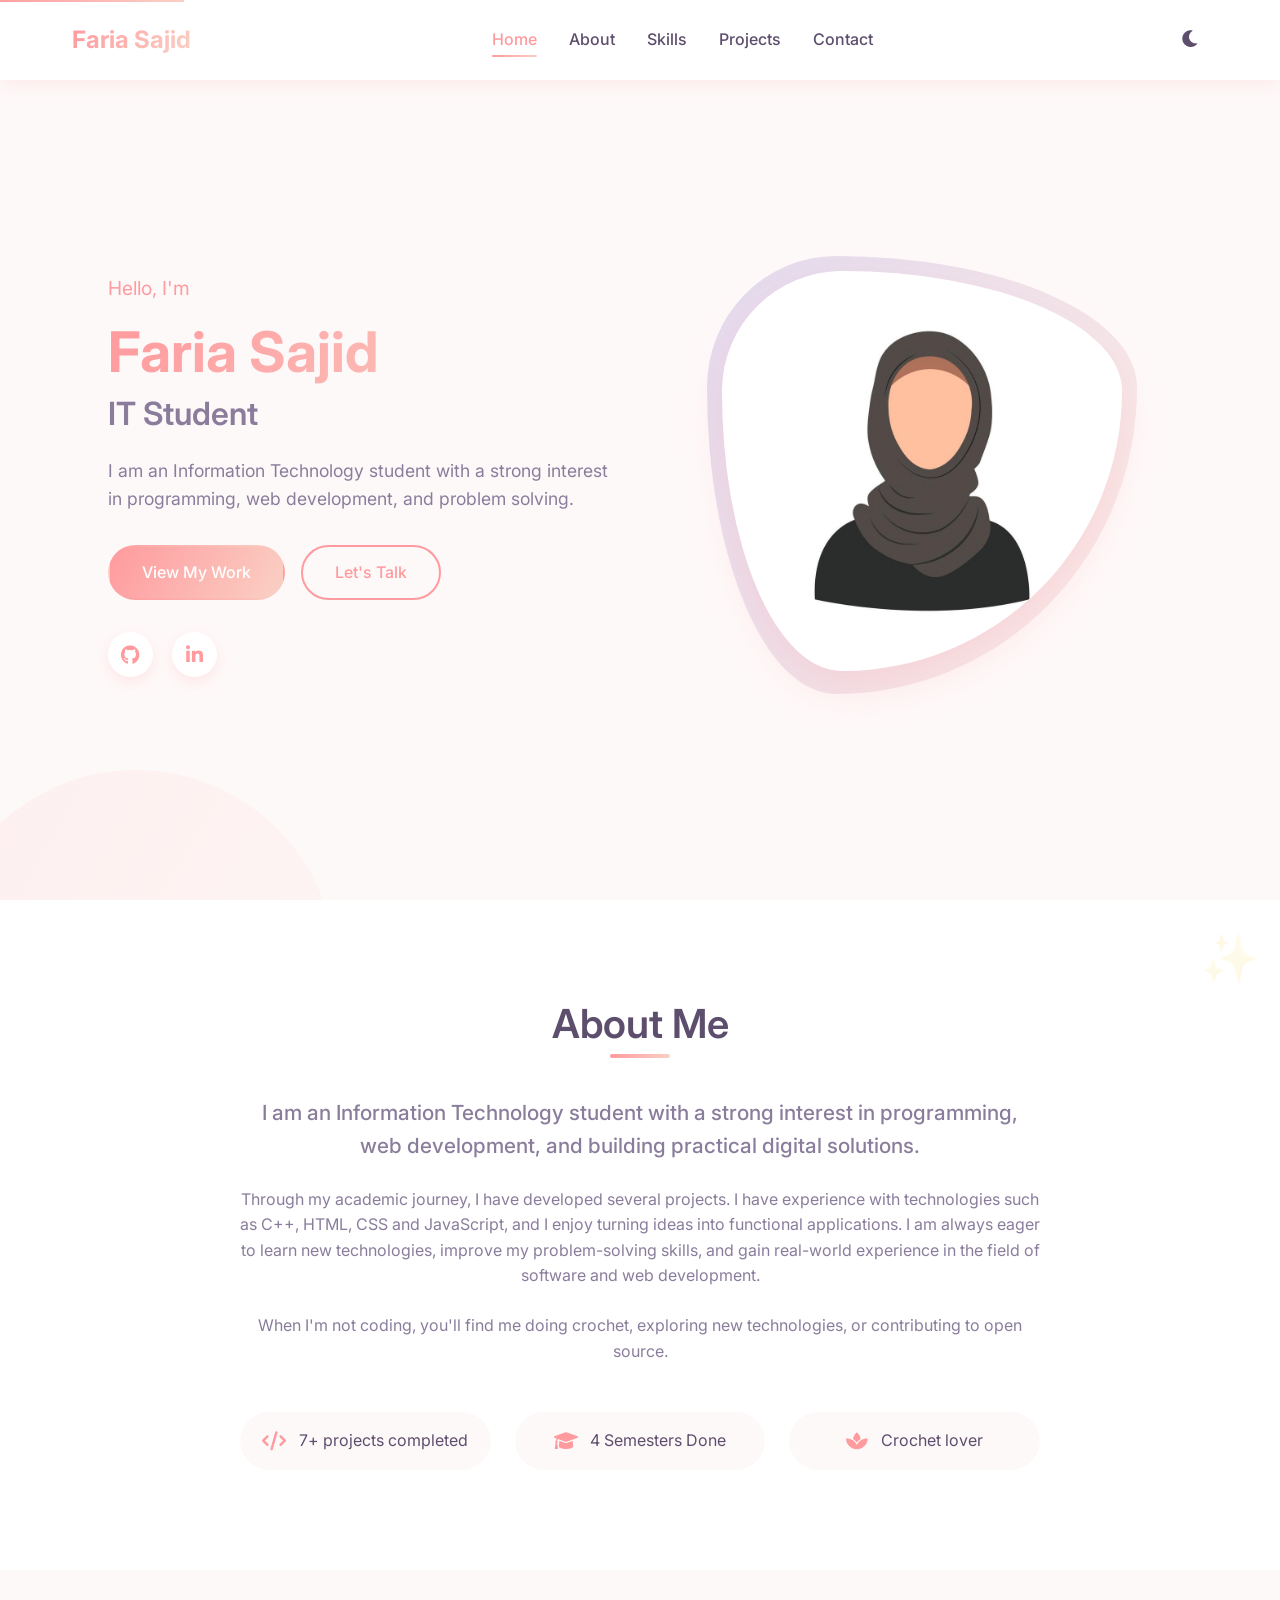
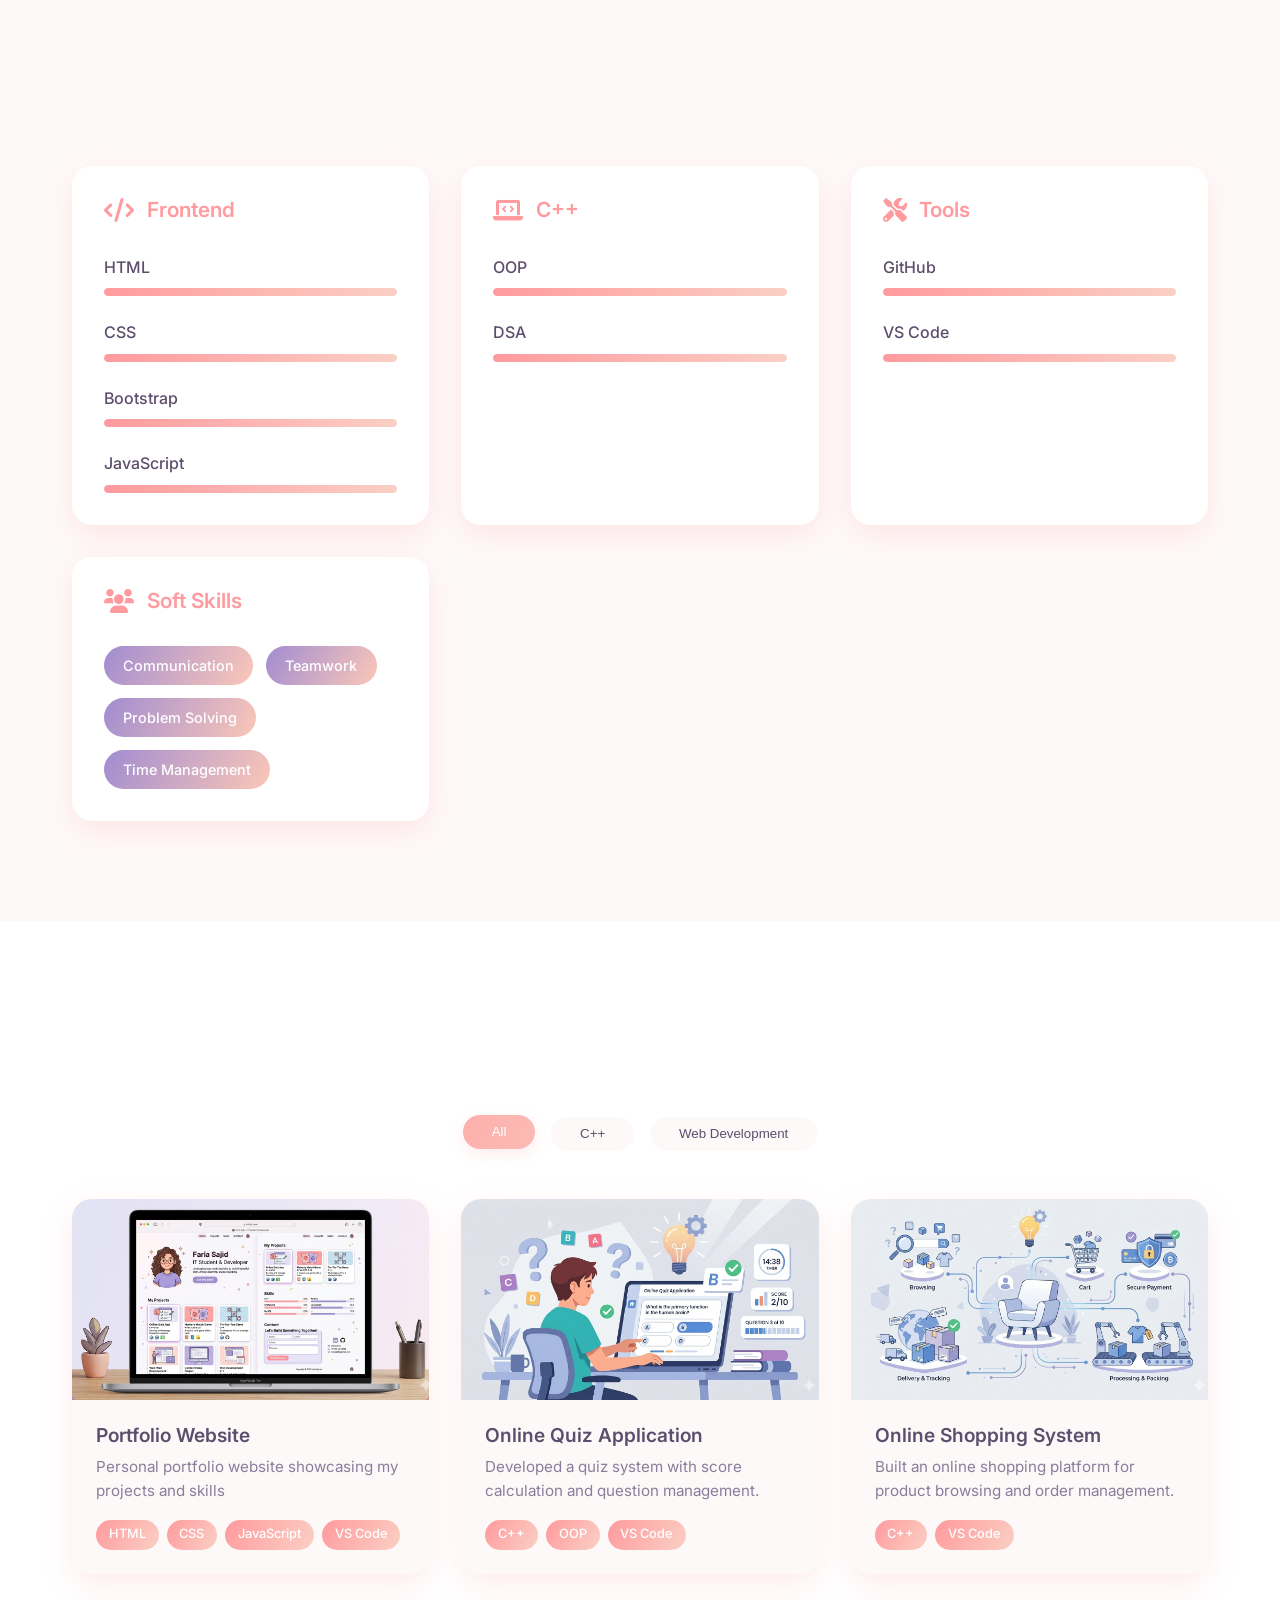
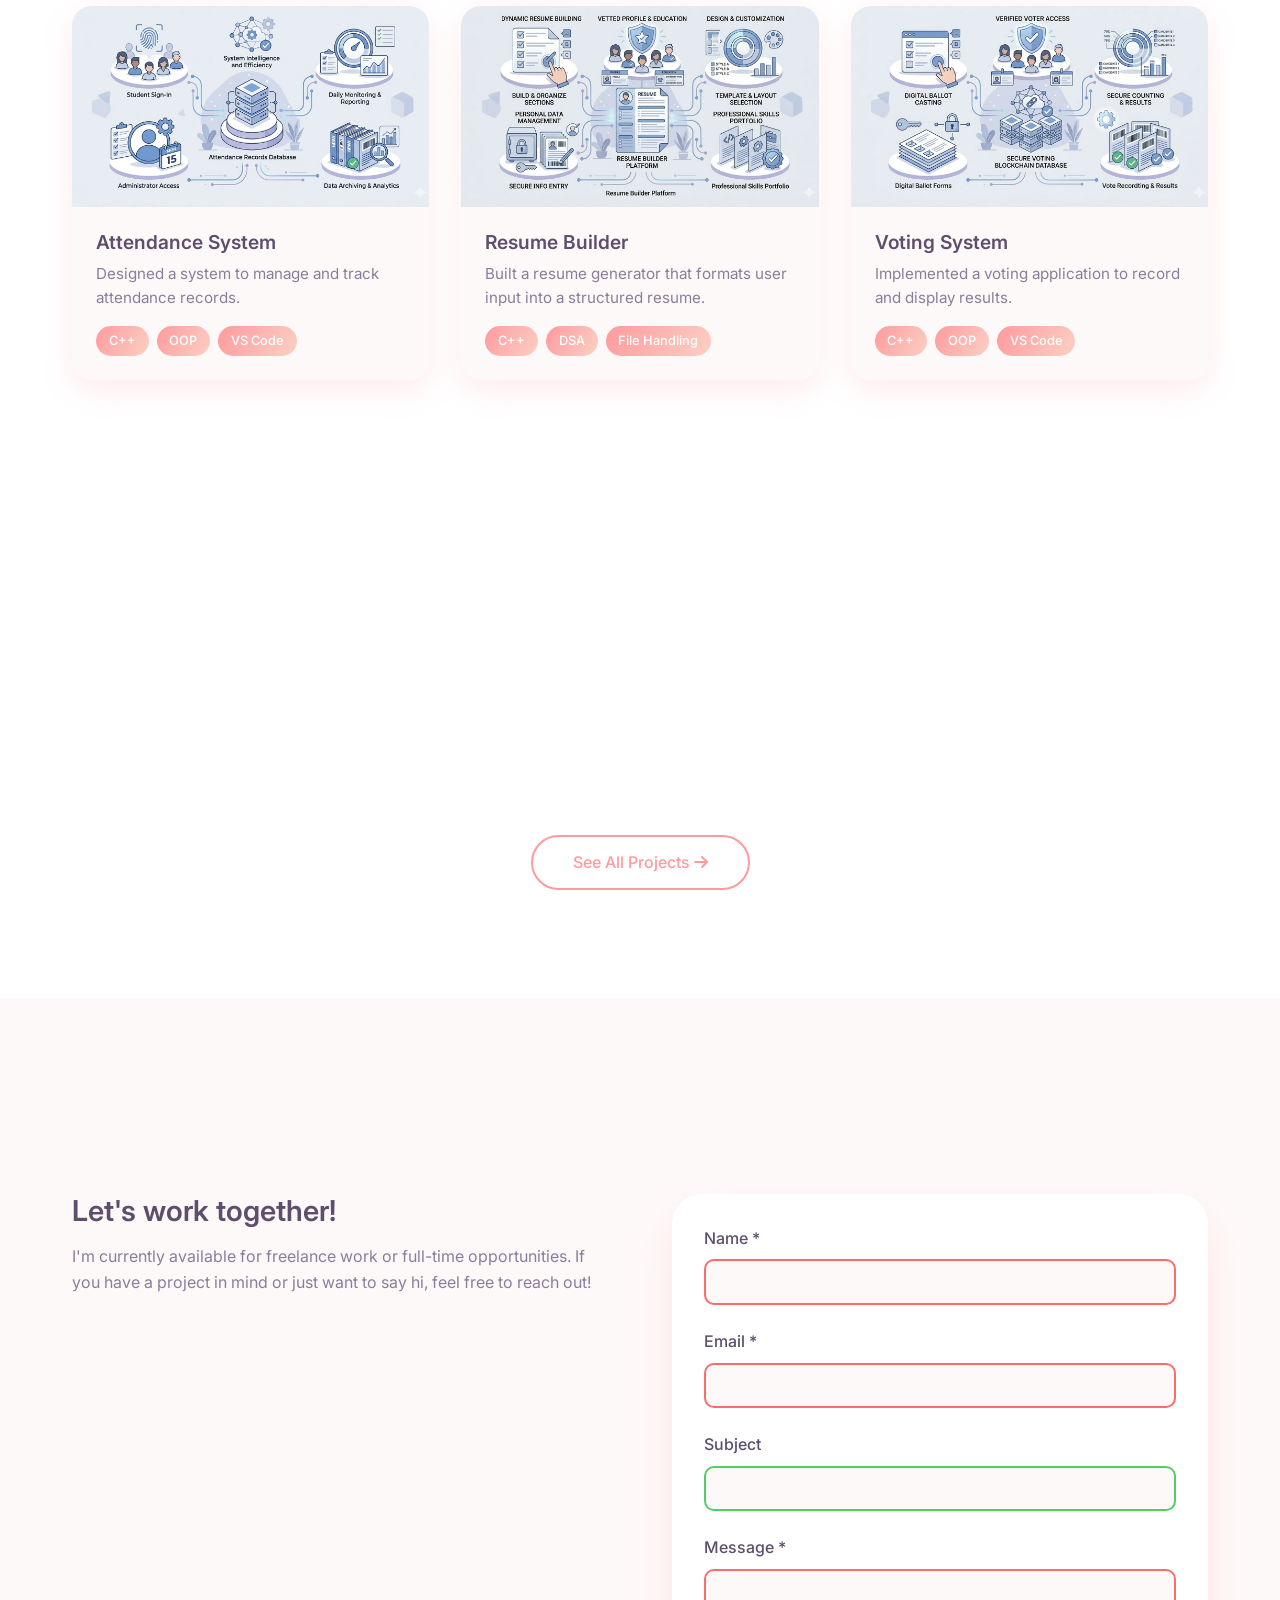
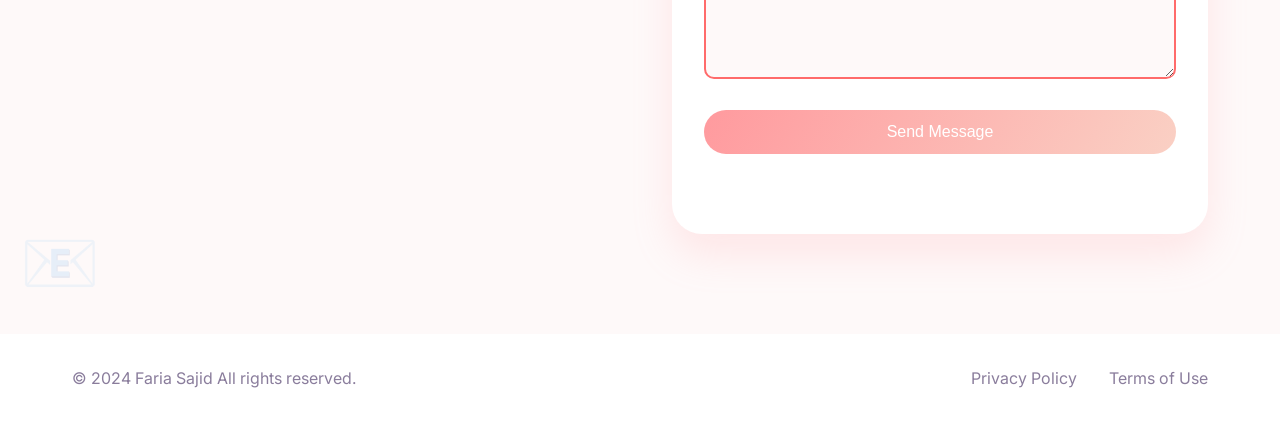
==== commit 13420d68: "Update index.html" ====
--- a/index.html
+++ b/index.html
@@ -277,7 +277,7 @@
                     <!-- Project 2 -->
                     <article class="project-card" data-category="cpp">
                         <div class="project-image">
-                            <img src="Online_quiz_pic.png" alt="Project 2 screenshot">
+                            <img src="Online_Quiz_pic.png" alt="Project 2 screenshot">
                             <div class="project-overlay">
                                 <div class="project-links">
                                     <a href="https://github.com/FariaSajid/CPP_Projects/blob/main/Quiz_Application.cpp" target="_blank" class="project-link">
@@ -545,3 +545,4 @@
 
 </html>
 
+
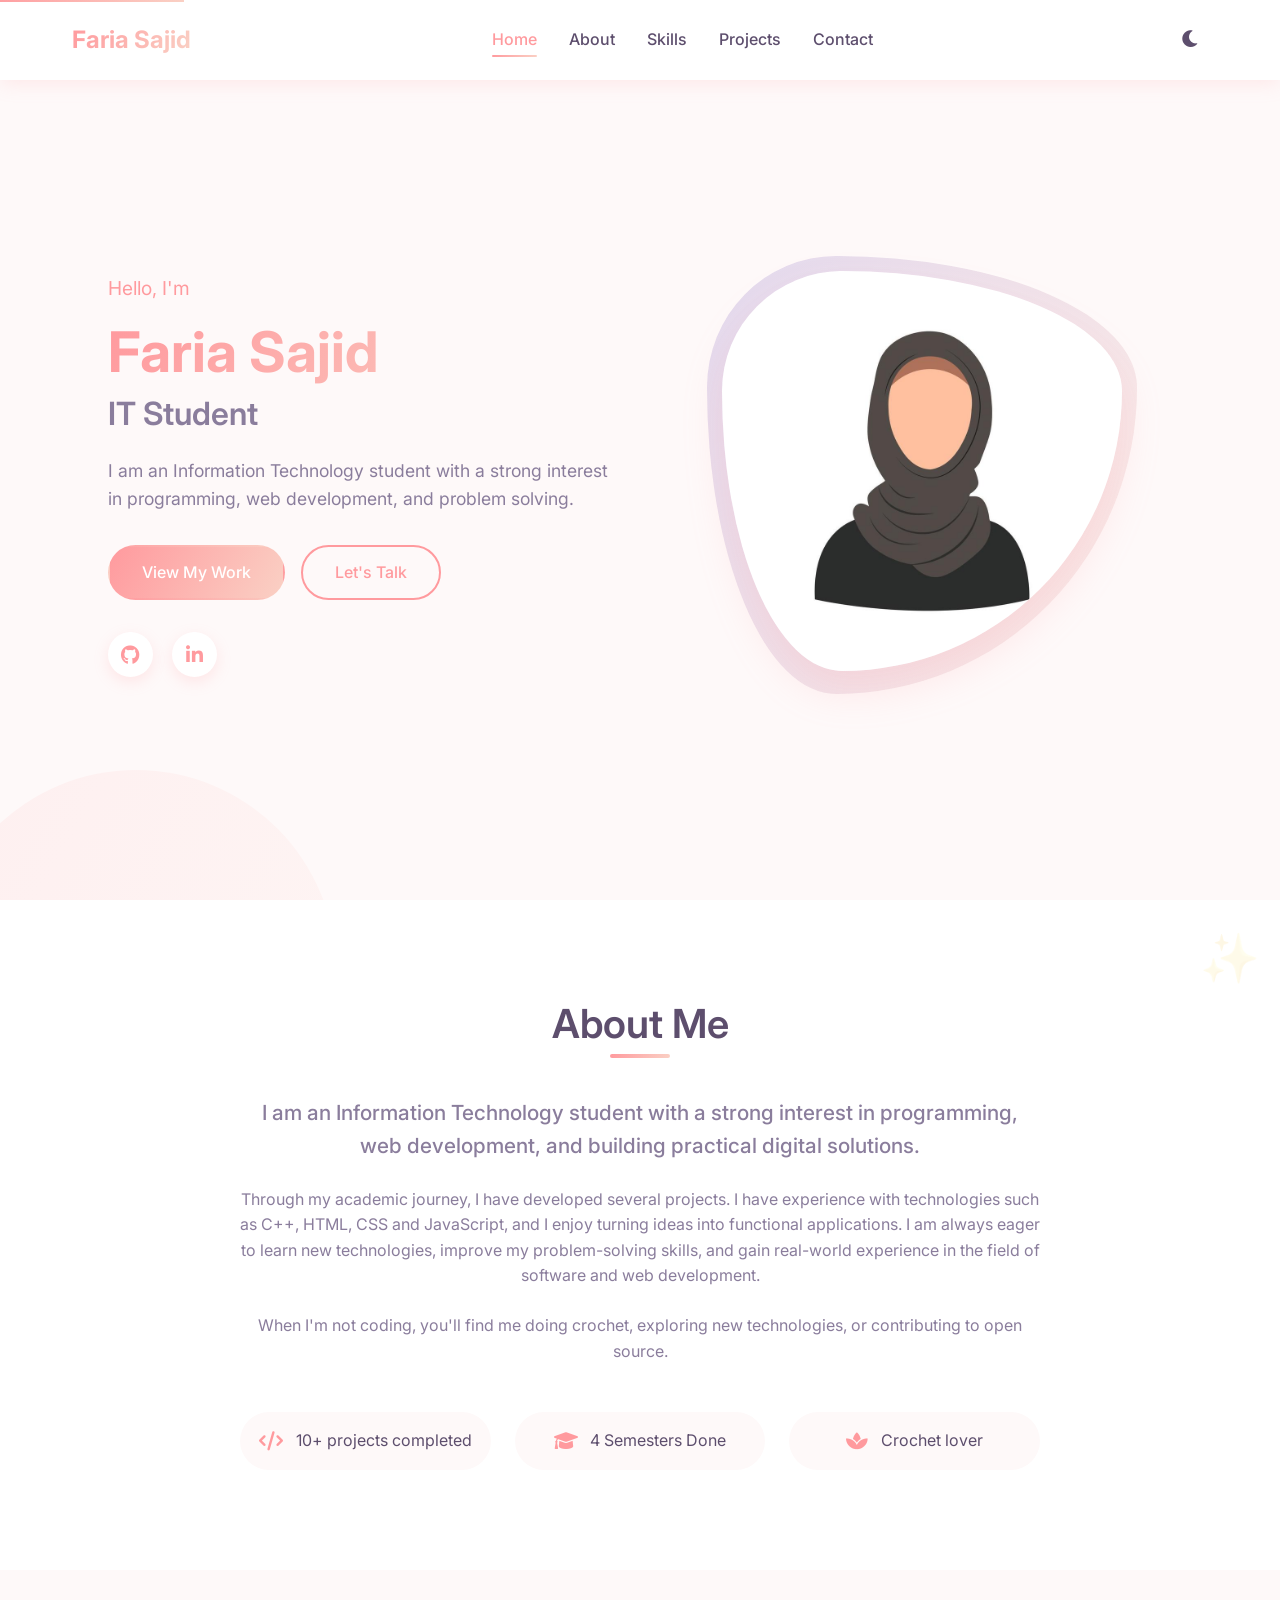
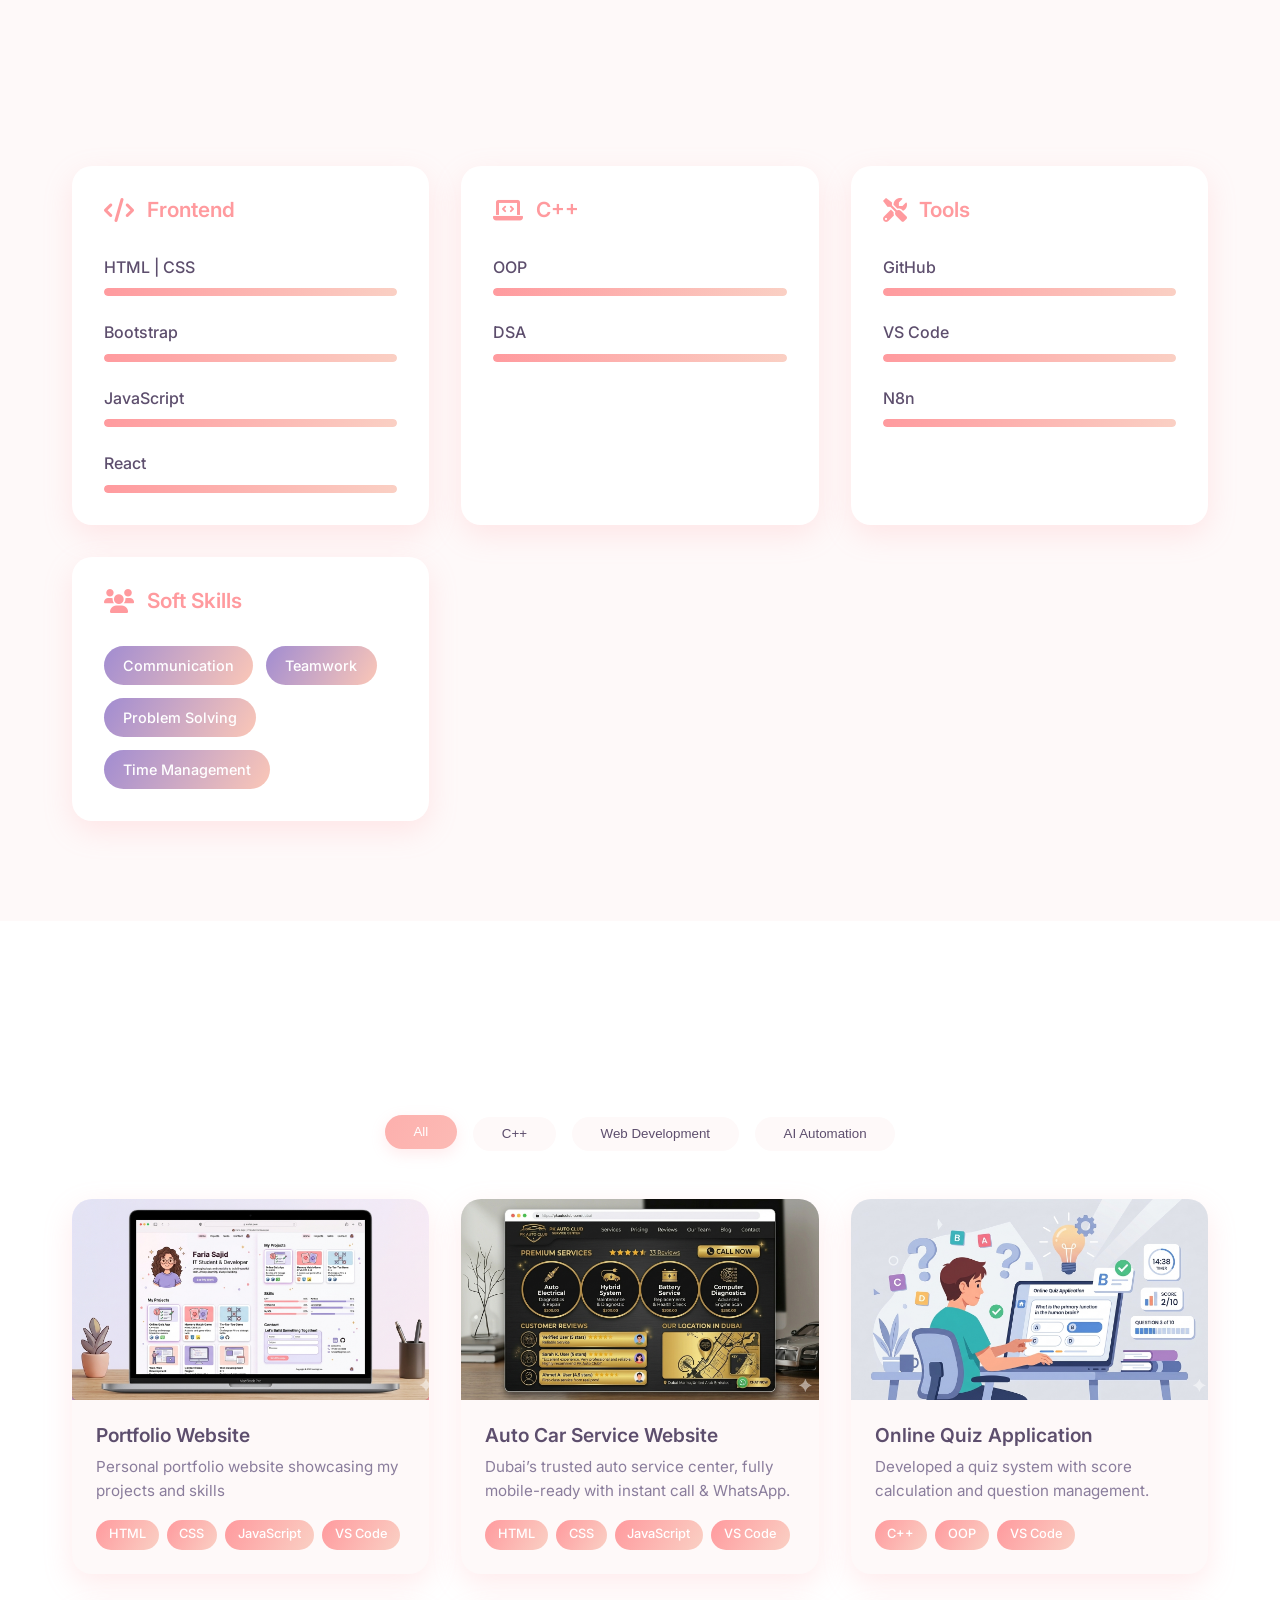
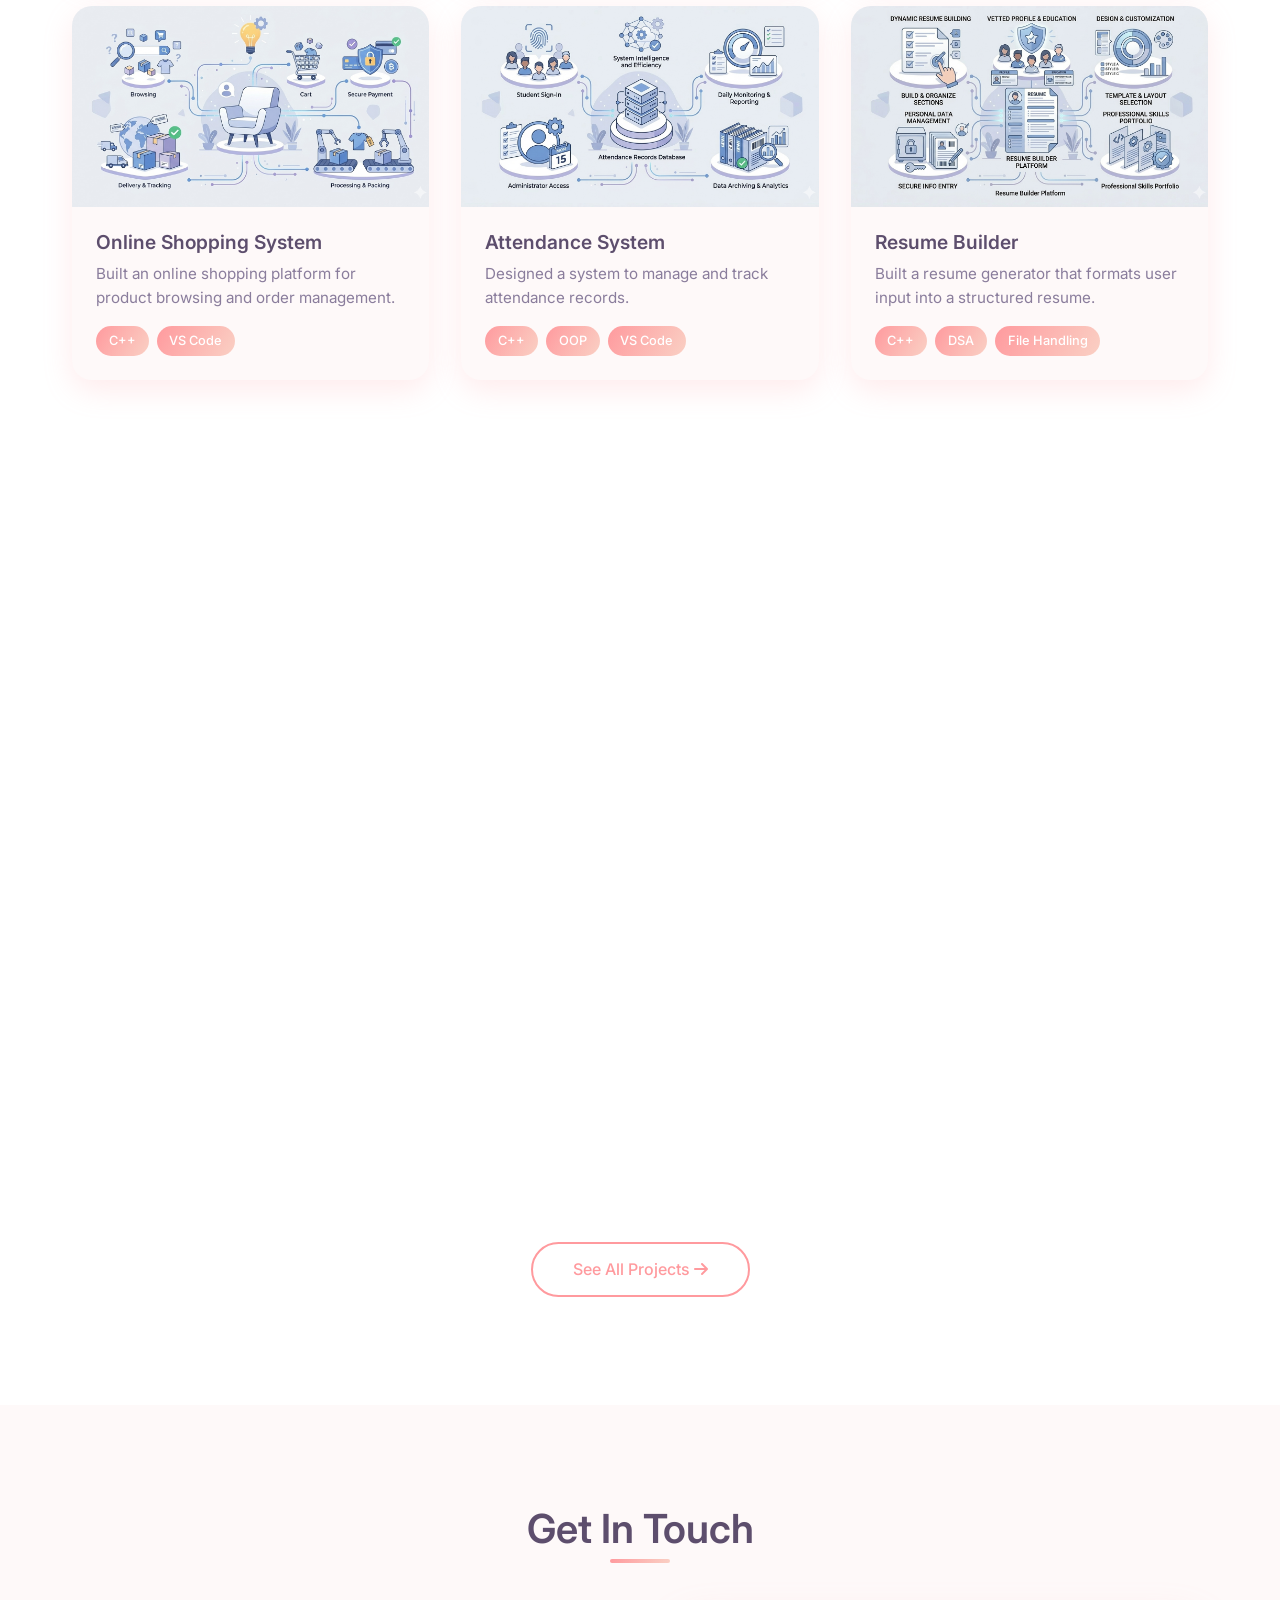
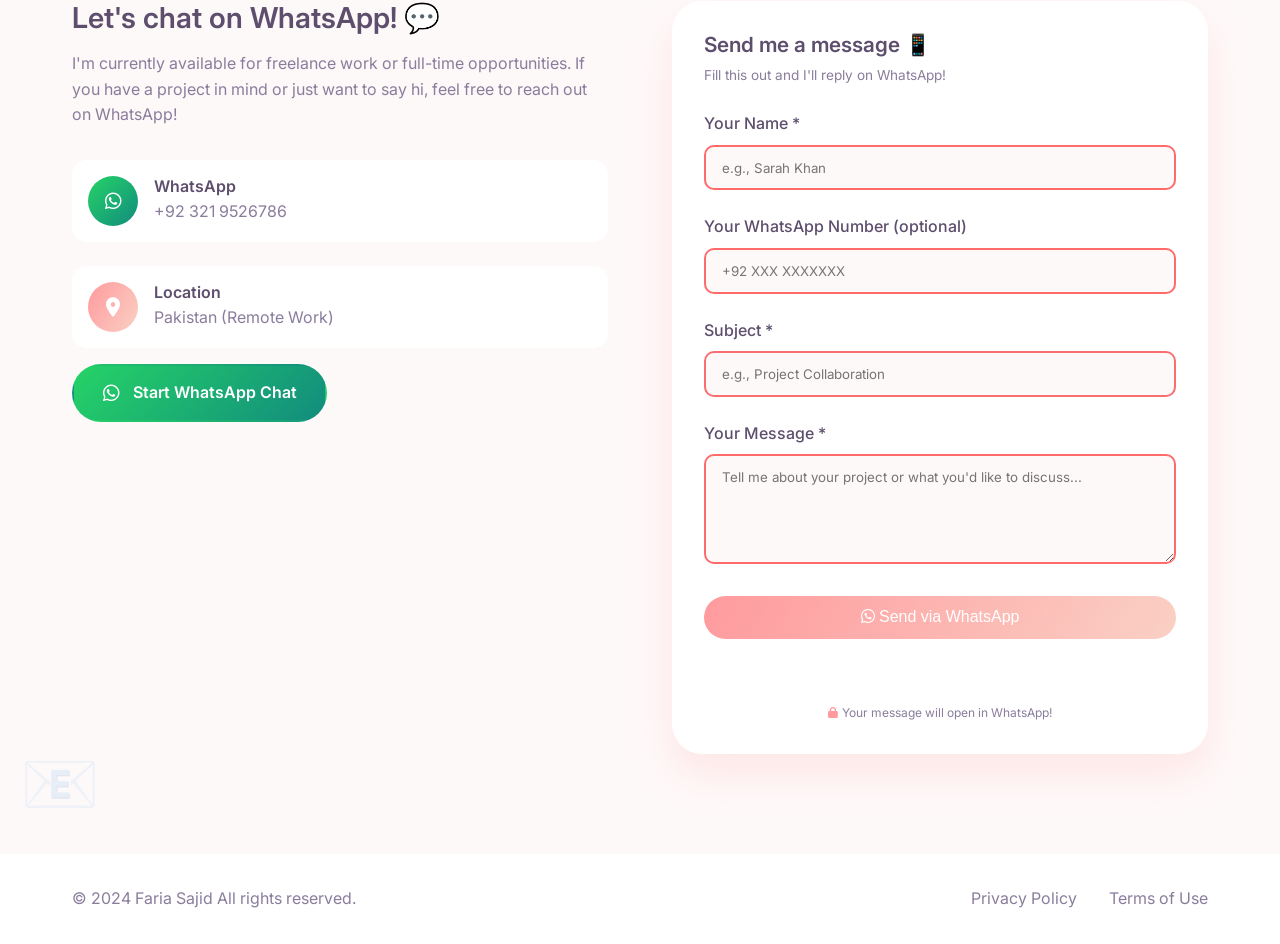
==== commit 8cde3708: "Update index.html added WhatsApp  Auto car service website AI Automation project section" ====
--- a/index.html
+++ b/index.html
@@ -21,6 +21,18 @@
     
     <!-- Google Fonts -->
     <link href="https://fonts.googleapis.com/css2?family=Inter:wght@300;400;500;600;700&display=swap" rel="stylesheet">
+
+    <!-- Preconnect to critical third-party origins -->
+    <link rel="preconnect" href="https://fonts.googleapis.com">
+    <link rel="preconnect" href="https://fonts.gstatic.com" crossorigin>
+    <link rel="preconnect" href="https://cdnjs.cloudflare.com">
+
+    <!-- DNS Prefetch for faster DNS resolution -->
+    <link rel="dns-prefetch" href="https://fonts.googleapis.com">
+    <link rel="dns-prefetch" href="https://cdnjs.cloudflare.com">
+
+    <!-- Preload critical fonts -->
+    <link rel="preload" href="https://fonts.googleapis.com/css2?family=Inter:wght@300;400;500;600;700&display=swap" as="style">
     
     <!-- Your CSS file -->
     <link rel="stylesheet" href="portfolio.css">
@@ -127,7 +139,7 @@
                         <div class="fun-facts">
                             <div class="fact">
                                 <i class="fas fa-code"></i>
-                                <span>7+ projects completed</span>
+                                <span>10+ projects completed</span>
                             </div>
                             <div class="fact">
                                 <i class="fas fa-graduation-cap"></i>
@@ -156,25 +168,25 @@
                         <h3><i class="fas fa-code"></i> Frontend</h3>
                         <div class="skill-items">
                             <div class="skill-item" data-level="90">
-                                <span class="skill-name">HTML</span>
-                                <div class="skill-bar">
-                                    <div class="skill-progress" style="width: 0%"></div>
-                                </div>
-                            </div>
-                            <div class="skill-item" data-level="85">
-                                <span class="skill-name">CSS</span>
-                                <div class="skill-bar">
-                                    <div class="skill-progress" style="width: 0%"></div>
-                                </div>
-                            </div>
-                            <div class="skill-item" data-level="85">
+                                <span class="skill-name">HTML | CSS</span>
+                                <div class="skill-bar">
+                                    <div class="skill-progress" style="width: 0%"></div>
+                                </div>
+                            </div>
+                            <div class="skill-item" data-level="60">
                                 <span class="skill-name">Bootstrap</span>
                                 <div class="skill-bar">
                                     <div class="skill-progress" style="width: 0%"></div>
                                 </div>
                             </div>
-                            <div class="skill-item" data-level="80">
+                            <div class="skill-item" data-level="74">
                                 <span class="skill-name">JavaScript</span>
+                                <div class="skill-bar">
+                                    <div class="skill-progress" style="width: 0%"></div>
+                                </div>
+                            </div>
+                            <div class="skill-item" data-level="52">
+                                <span class="skill-name">React</span>
                                 <div class="skill-bar">
                                     <div class="skill-progress" style="width: 0%"></div>
                                 </div>
@@ -212,6 +224,12 @@
                             </div>
                             <div class="skill-item" data-level="80">
                                 <span class="skill-name">VS Code</span>
+                                <div class="skill-bar">
+                                    <div class="skill-progress" style="width: 0%"></div>
+                                </div>
+                            </div>
+                            <div class="skill-item" data-level="80">
+                                <span class="skill-name">N8n</span>
                                 <div class="skill-bar">
                                     <div class="skill-progress" style="width: 0%"></div>
                                 </div>
@@ -243,6 +261,7 @@
                     <button class="filter-btn active" data-filter="all">All</button>
                     <button class="filter-btn" data-filter="cpp">C++</button>
                     <button class="filter-btn" data-filter="web">Web Development</button>
+                    <button class="filter-btn" data-filter="ai">AI Automation</button>
                 </div>
                 
                 <!-- Projects grid -->
@@ -273,8 +292,35 @@
                             </div>
                         </div>
                     </article>
-                    
+
                     <!-- Project 2 -->
+                    <article class="project-card" data-category="web">
+                        <div class="project-image">
+                            <img src="AutoCar_Website.png" alt="Project 1 screenshot">
+                            <div class="project-overlay">
+                                <div class="project-links">
+                                    <a href="https://fariasajid.github.io/autocarservicecenter.github.io/" target="_blank" class="project-link">
+                                        <i class="fas fa-external-link-alt"></i> Live
+                                    </a>
+                                    <a href="https://github.com/FariaSajid/autocarservicecenter.github.io" target="_blank" class="project-link">
+                                        <i class="fab fa-github"></i> Code
+                                    </a>
+                                </div>
+                            </div>
+                        </div>
+                        <div class="project-info">
+                            <h3>Auto Car Service Website</h3>
+                            <p>Dubai’s trusted auto service center, fully mobile-ready with instant call & WhatsApp.</p>
+                            <div class="project-tech">
+                                <span>HTML</span>
+                                <span>CSS</span>
+                                <span>JavaScript</span>
+                                <span>VS Code</span>
+                            </div>
+                        </div>
+                    </article>
+                    
+                    <!-- Project 3 -->
                     <article class="project-card" data-category="cpp">
                         <div class="project-image">
                             <img src="Online_Quiz_pic.png" alt="Project 2 screenshot">
@@ -297,7 +343,7 @@
                         </div>
                     </article>
                     
-                    <!-- Project 3 -->
+                    <!-- Project 4 -->
                     <article class="project-card" data-category="cpp">
                         <div class="project-image">
                             <img src="Online_shopping-pic.png" alt="Project 3 screenshot">
@@ -319,7 +365,7 @@
                         </div>
                     </article>
                     
-                    <!-- Project 4 -->
+                    <!-- Project 5 -->
                     <article class="project-card" data-category="cpp">
                         <div class="project-image">
                             <img src="Attendence_pic.png" alt="Project 4 screenshot">
@@ -342,7 +388,7 @@
                         </div>
                     </article>
 
-                    <!-- Project 5 -->
+                    <!-- Project 6 -->
                     <article class="project-card" data-category="cpp">
                         <div class="project-image">
                             <img src="Resume_builder_pic.png" alt="Project 4 screenshot">
@@ -365,7 +411,7 @@
                         </div>
                     </article>
 
-                    <!-- Project 6 -->
+                    <!-- Project 7 -->
                     <article class="project-card" data-category="cpp">
                         <div class="project-image">
                             <img src="Voting_pic.png" alt="Project 4 screenshot">
@@ -388,7 +434,7 @@
                         </div>
                     </article>
 
-                    <!-- Project 7 -->
+                    <!-- Project 8 -->
                     <article class="project-card" data-category="cpp">
                         <div class="project-image">
                             <img src="Memory_card_pic.png" alt="Project 4 screenshot">
@@ -411,7 +457,7 @@
                         </div>
                     </article>
 
-                    <!-- Project 8 -->
+                    <!-- Project 9 -->
                     <article class="project-card" data-category="cpp">
                         <div class="project-image">
                             <img src="Rock_Paper_pic.png" alt="Project 4 screenshot">
@@ -429,6 +475,32 @@
                             <div class="project-tech">
                                 <span>C++</span>
                                 <span>VS Code</span>
+                            </div>
+                        </div>
+                    </article>
+                     
+                    <!-- Project 10-->
+                    <article class="project-card" data-category="ai">
+                        <div class="project-image">
+                            <img src="AI_Assistant.png" alt="AI Chatbot Assistant">
+                            <div class="project-overlay">
+                                <div class="project-links">
+                                    <a href="AI Assistant Automation.mp4" target="_blank" class="project-link">
+                                        <i class="fas fa-external-link-alt"></i> Demo
+                                    </a>
+                                    <a href="https://github.com/FariaSajid/Personal-AI-Assistant" target="_blank" class="project-link">
+                                        <i class="fab fa-github"></i> Code
+                                    </a>
+                                </div>
+                            </div>
+                        </div>
+                        <div class="project-info">
+                            <h3>AI Chatbot Assistant</h3>
+                            <p>Intelligent chatbot Personal assistant using OpenAI API with WhatsApp integration.</p>
+                            <div class="project-tech">
+                                <span>N8n</span>
+                                <span>OpenAI API</span>
+                                <span>WhatsApp</span>
                             </div>
                         </div>
                     </article>
@@ -442,82 +514,86 @@
         </section>
 
         <!-- Contact Section -->
-        <section id="contact" class="contact">
-            <div class="container">
-                <h2 class="section-title">Get In Touch</h2>
-                
-                <div class="contact-container">
-                    <!-- Contact info -->
-                    <div class="contact-info">
-                        <h3>Let's work together!</h3>
-                        <p>I'm currently available for freelance work or full-time opportunities. If you have a project in mind or just want to say hi, feel free to reach out!</p>
-                        
-                        <div class="contact-details">
-                            <div class="contact-item">
-                                <i class="fas fa-envelope"></i>
-                                <div>
-                                    <h4>Email</h4>
-                                    <a href="mailto:your.email@example.com">fariasajid2007@gmail.com</a>
-                                </div>
-                            </div>
-                            
-                            <div class="contact-item">
-                                <i class="fas fa-phone"></i>
-                                <div>
-                                    <h4>Phone</h4>
-                                    <a href="tel:+92 321 9526786">+92 321 9526786</a>
-                                </div>
-                            </div>
-                            
-                            <div class="contact-item">
-                                <i class="fas fa-map-marker-alt"></i>
-                                <div>
-                                    <h4>Location</h4>
-                                    <p>Pakistan (Remote Work)</p>
-                                </div>
-                            </div>
-                        </div>
-                    </div>
-                    
-                    <!-- Contact form -->
-                    <form class="contact-form" id="contactForm" action="https://formsubmit.co/fariasajid2007@gmail.com" method="POST" novalidate>
-
-                        <!-- Add these hidden fields -->
-                        <input type="hidden" name="_next" value="https://yourportfolio.com/thanks.html">
-                        <input type="hidden" name="_subject" value="✨ New message from Faria's Portfolio!">
-                        <input type="hidden" name="_captcha" value="false">
-
-                        <div class="form-group">
-                            <label for="name">Name *</label>
-                            <input type="text" id="name" name="name" required>
-                            <span class="error-message" id="nameError"></span>
-                        </div>
-                        
-                        <div class="form-group">
-                            <label for="email">Email *</label>
-                            <input type="email" id="email" name="email" required>
-                            <span class="error-message" id="emailError"></span>
-                        </div>
-                        
-                        <div class="form-group">
-                            <label for="subject">Subject</label>
-                            <input type="text" id="subject" name="subject">
-                        </div>
-                        
-                        <div class="form-group">
-                            <label for="message">Message *</label>
-                            <textarea id="message" name="message" rows="5" required></textarea>
-                            <span class="error-message" id="messageError"></span>
-                        </div>
-                        
-                        <button type="submit" class="btn btn-primary btn-full">Send Message</button>
-                        
-                        <!-- Form status message -->
-                        <div class="form-status" aria-live="polite"></div>
-                    </form>
+<section id="contact" class="contact">
+    <div class="container">
+        <h2 class="section-title">Get In Touch</h2>
+        
+        <div class="contact-container">
+            <!-- Contact info -->
+            <div class="contact-info">
+                <h3>Let's chat on WhatsApp! 💬</h3>
+                <p>I'm currently available for freelance work or full-time opportunities. If you have a project in mind or just want to say hi, feel free to reach out on WhatsApp!</p>
+                
+                <div class="contact-details">
+                    <div class="contact-item">
+                        <i class="fab fa-whatsapp"></i>
+                        <div>
+                            <h4>WhatsApp</h4>
+                            <a href="https://wa.me/923219526786?text=Your%20message" target="_blank">+92 321 9526786</a>
+                        </div>
+                    </div>
+                    
+                    <div class="contact-item">
+                        <i class="fas fa-map-marker-alt"></i>
+                        <div>
+                            <h4>Location</h4>
+                            <p>Pakistan (Remote Work)</p>
+                        </div>
+                    </div>
+                </div>
+                
+                <!-- WhatsApp CTA Button -->
+                <div class="whatsapp-cta">
+                    <a href="https://wa.me/923219526786?text=Your%20message" 
+                       class="btn btn-whatsapp" 
+                       target="_blank">
+                        <i class="fab fa-whatsapp"></i> Start WhatsApp Chat
+                    </a>
                 </div>
             </div>
-        </section>
+            
+            <!-- Contact Form - Sends to WhatsApp -->
+<form class="contact-form" id="contactForm">
+    <h4 class="form-title">Send me a message 📱</h4>
+    <p class="form-subtitle">Fill this out and I'll reply on WhatsApp!</p>
+    
+    <div class="form-group">
+        <label for="name">Your Name *</label>
+        <input type="text" id="name" name="name" required placeholder="e.g., Sarah Khan">
+        <span class="error-message" id="nameError"></span>
+    </div>
+    
+    <div class="form-group">
+        <label for="whatsapp">Your WhatsApp Number (optional)</label>
+        <input type="tel" id="whatsapp" name="whatsapp" placeholder="+92 XXX XXXXXXX">
+        <span class="error-message" id="whatsappError"></span>
+    </div>
+    
+    <div class="form-group">
+        <label for="subject">Subject *</label>
+        <input type="text" id="subject" name="subject" required placeholder="e.g., Project Collaboration">
+        <span class="error-message" id="subjectError"></span>
+    </div>
+    
+    <div class="form-group">
+        <label for="message">Your Message *</label>
+        <textarea id="message" name="message" rows="5" required placeholder="Tell me about your project or what you'd like to discuss..."></textarea>
+        <span class="error-message" id="messageError"></span>
+    </div>
+    
+    <button type="submit" class="btn btn-primary btn-full">
+        <i class="fab fa-whatsapp"></i> Send via WhatsApp
+    </button>
+    
+    <div class="form-status" aria-live="polite"></div>
+    
+    <p class="form-note">
+        <i class="fas fa-lock"></i> Your message will open in WhatsApp!
+    </p>
+</form>
+        </div>
+    </div>
+</section>
     </main>
 
     <!-- Footer -->
@@ -542,7 +618,4 @@
     <!-- JavaScript file -->
     <script src="portfolio.js"></script>
 </body>
-
 </html>
-
-
--- a/portfolio.css
+++ b/portfolio.css
@@ -1467,4 +1467,159 @@
     .fact:hover {
         transform: none;
     }
-}+}
+#subject {
+    border: 2px solid #f86f72 !important;
+    border-radius: 10px !important;
+    padding: 0.8rem 1rem !important;
+    font-family: inherit !important;
+    color: #5d4e6d !important;
+}
+
+#subject:focus {
+    border-color: #ff9a9e !important;
+    box-shadow: 0 0 0 4px rgba(255, 154, 158, 0.2) !important;
+    outline: none !important;
+}
+
+/* WhatsApp specific styles */
+.contact-info .contact-item i.fa-whatsapp {
+    background: linear-gradient(135deg, #25D366 0%, #128C7E 100%);
+}
+
+.btn-whatsapp {
+    background: linear-gradient(135deg, #25D366 0%, #128C7E 100%);
+    color: white;
+    display: inline-flex;
+    align-items: center;
+    justify-content: center;
+    gap: 0.8rem;
+    margin-top: 1rem;
+    padding: 0.9rem 1.8rem;
+    font-weight: 600;
+    transition: all 0.3s ease;
+}
+
+.btn-whatsapp i {
+    font-size: 1.2rem;
+}
+
+.btn-whatsapp:hover {
+    transform: translateY(-3px);
+    box-shadow: 0 10px 25px rgba(37, 211, 102, 0.3);
+}
+
+/* Form enhancements */
+.form-title {
+    font-size: 1.3rem;
+    margin-bottom: 0.5rem;
+    color: var(--text);
+}
+
+.form-subtitle {
+    font-size: 0.85rem;
+    color: var(--text-light);
+    margin-bottom: 1.5rem;
+}
+
+.form-note {
+    font-size: 0.75rem;
+    color: var(--text-light);
+    text-align: center;
+    margin-top: 1rem;
+    display: flex;
+    align-items: center;
+    justify-content: center;
+    gap: 0.3rem;
+}
+
+.form-note i {
+    font-size: 0.7rem;
+    color: var(--primary);
+}
+
+/* WhatsApp button active state for mobile */
+.btn-whatsapp:active {
+    transform: scale(0.98);
+}
+
+/* Responsive adjustments */
+@media (max-width: 768px) {
+    .btn-whatsapp {
+        width: 100%;
+        padding: 0.8rem 1.5rem;
+    }
+    
+    .form-title {
+        font-size: 1.2rem;
+    }
+    
+    .contact-item i.fa-whatsapp {
+        width: 40px;
+        height: 40px;
+        font-size: 1.2rem;
+    }
+}
+
+/* Desktop hover effects */
+@media (min-width: 769px) {
+    .btn-whatsapp:hover {
+        transform: translateY(-3px);
+        box-shadow: 0 8px 20px rgba(37, 211, 102, 0.3);
+    }
+}
+
+/* Optimize rendering on mobile */
+@media (max-width: 768px) {
+    /* GPU acceleration for smoother scrolling */
+    .hero, .about, .skills, .projects, .contact {
+        transform: translateZ(0);
+        will-change: transform;
+    }
+    
+    /* Reduce paint costs */
+    .project-card, .skill-category {
+        will-change: transform;
+    }
+    
+    /* Optimize images */
+    img {
+        content-visibility: auto;
+        contain: paint;
+    }
+    
+    /* Prevent layout shifts */
+    .project-image {
+        aspect-ratio: 16/9;
+        background-color: var(--background);
+    }
+}
+
+/* Lazy loading image styles */
+img[data-src] {
+    opacity: 0;
+    transition: opacity 0.3s ease;
+}
+
+img.loaded {
+    opacity: 1;
+}
+
+/* Font loading optimization */
+body {
+    font-display: swap;
+}
+
+.fonts-loaded body {
+    font-family: 'Inter', sans-serif;
+}
+
+/* Slow connection optimizations */
+.slow-connection .hero::before,
+.slow-connection .hero::after {
+    display: none !important;
+}
+
+.slow-connection .project-card {
+    transform: none !important;
+}
